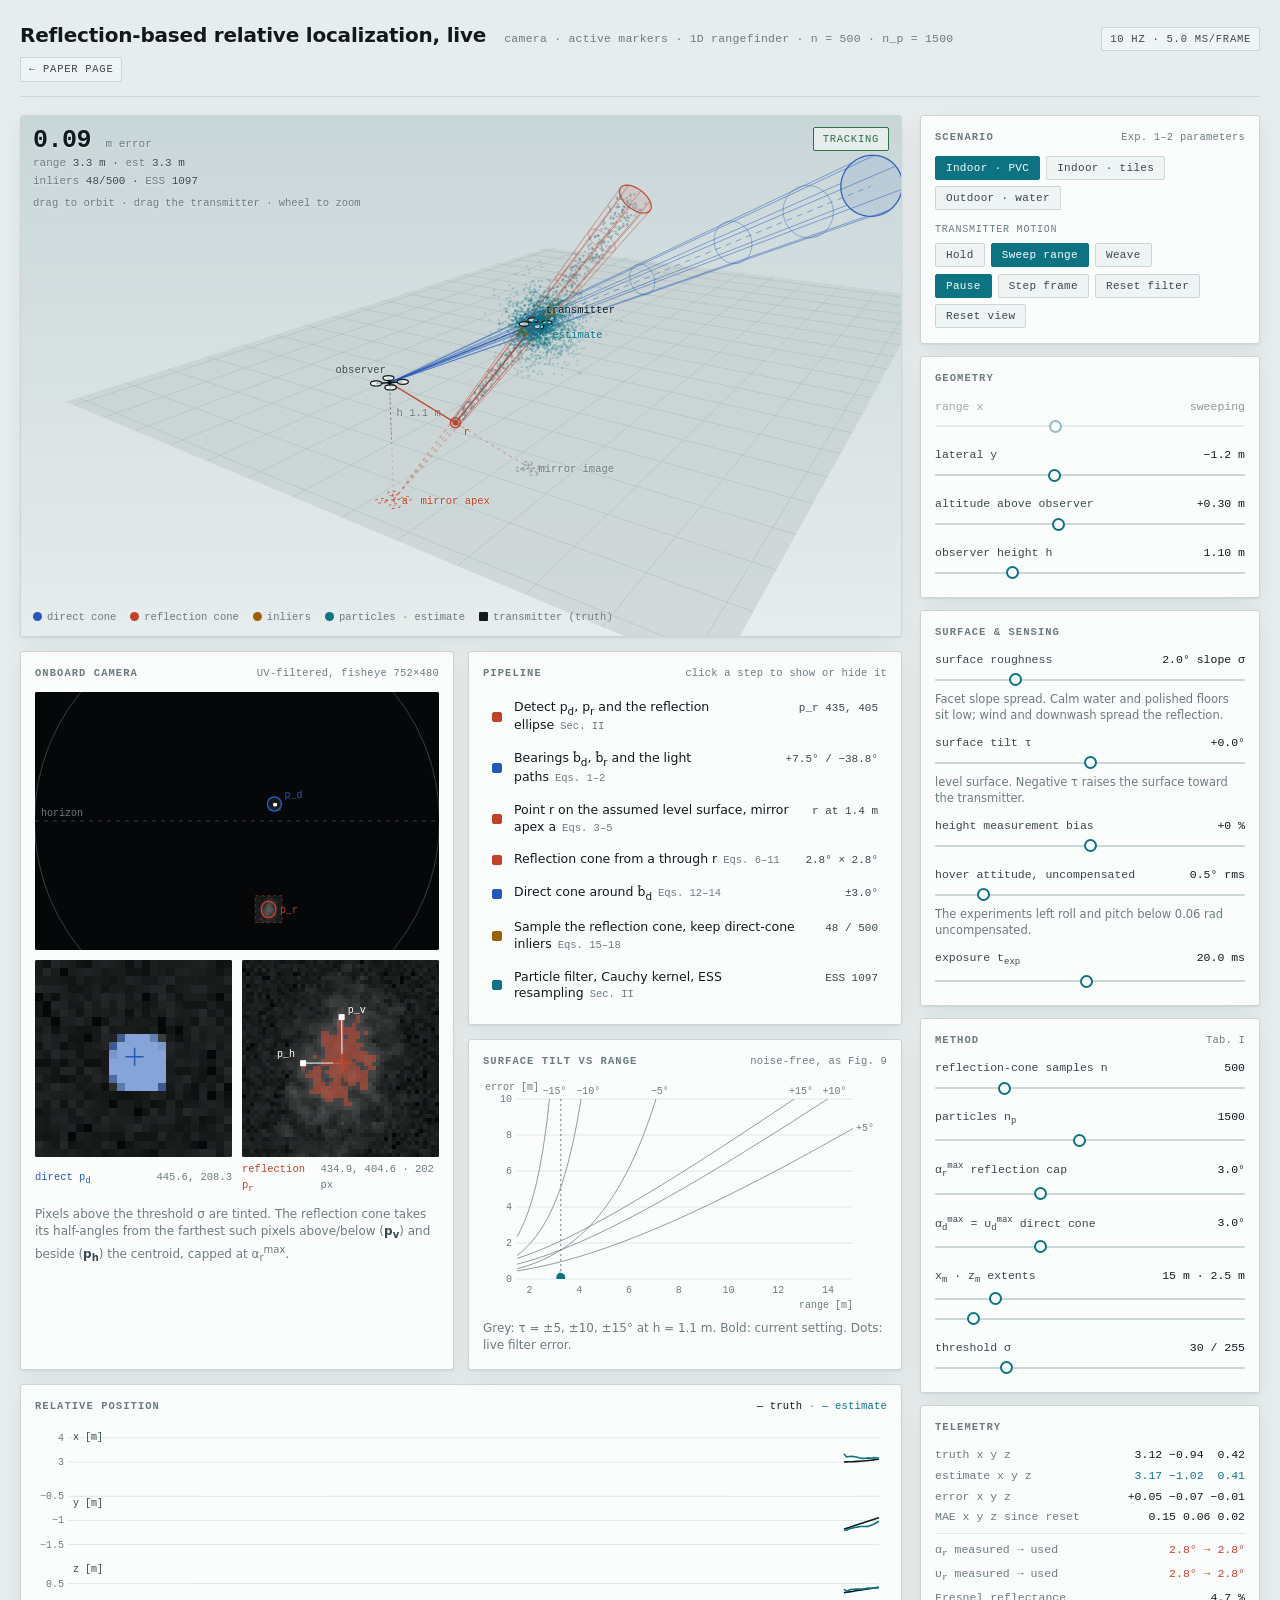
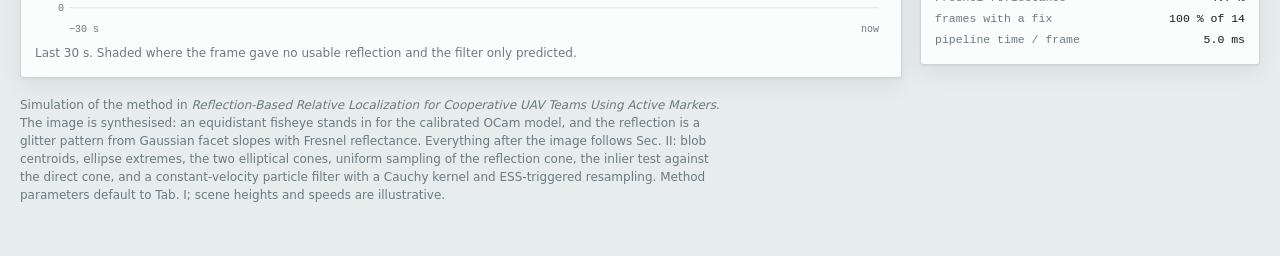
==== simulator.html @ 33359f37 "page launch" ====
<!doctype html>
<html lang="en">
<head>
<meta charset="utf-8">
<meta name="viewport" content="width=device-width, initial-scale=1, viewport-fit=cover">
<title>Reflection Localization Bench</title>
<link rel="icon" type="image/svg+xml" href="static/images/favicon.svg">
<link rel="icon" type="image/x-icon" href="static/images/favicon.ico" sizes="48x48">
<meta name="description" content="Interactive simulation of reflection-based relative localization for cooperative UAV teams using active markers.">
<style>
  [hidden] { display: none !important; }
  :root { color-scheme: light; }
  /* ---------------------------------------------------------------
     Layout: a ground-station bench. One large 3D stage with the
     instrument cards beneath it; the parameter rail on the right.
     Colour carries the method's own pairing, taken from the paper's
     figures: blue = the direct LED and its cone, red = the surface
     reflection and its cone. Amber marks samples that fall in both
     cones; teal is what the particle filter believes. Ink is truth.
     --------------------------------------------------------------- */
  :root {
    --ground: #E7ECEC;
    --panel: #FBFDFD;
    --panel-2: #EFF4F4;
    --sky-0: #C9D6D8;
    --sky-1: #E7ECEC;
    --line: #CBD6D7;
    --line-soft: #DFE7E8;
    --ink: #101A1D;
    --ink-2: #38484D;
    --ink-dim: #6B7B80;
    --grid: #A9BABD;
    --dir: #2459B8;
    --ref: #C2412B;
    --inl: #9A6205;
    --est: #0B7381;
    --ok: #2C7148;
    --floor: #C3CDCD;
    --water: #9FBFCB;
    --sensor: #050708;
    --sensor-ink: #8FA3A8;
    --shadow: 0 1px 2px rgba(16, 26, 29, .07), 0 8px 24px rgba(16, 26, 29, .06);
    --mono: ui-monospace, "SF Mono", SFMono-Regular, "Cascadia Mono", Menlo,
            Consolas, "Liberation Mono", monospace;
    --sans: ui-sans-serif, system-ui, -apple-system, "Segoe UI", Roboto,
            "Helvetica Neue", Arial, sans-serif;
  }
  @media (prefers-color-scheme: dark) {
    :root:not([data-theme="light"]) {
      --ground: #0B1114; --panel: #121B1F; --panel-2: #162126;
      --sky-0: #0A1013; --sky-1: #131E22;
      --line: #223137; --line-soft: #1B272C;
      --ink: #DCE7E9; --ink-2: #A7B9BD; --ink-dim: #71868C;
      --grid: #2A3D44;
      --dir: #6C9DF0; --ref: #EF7058; --inl: #E3A53C; --est: #45BECD; --ok: #5FBE85;
      --floor: #1E2B30; --water: #123543;
      --sensor: #030505; --sensor-ink: #7D9298;
      --shadow: 0 1px 2px rgba(0, 0, 0, .5), 0 10px 30px rgba(0, 0, 0, .35);
      color-scheme: dark;
    }
  }
  :root[data-theme="dark"] {
    --ground: #0B1114; --panel: #121B1F; --panel-2: #162126;
    --sky-0: #0A1013; --sky-1: #131E22;
    --line: #223137; --line-soft: #1B272C;
    --ink: #DCE7E9; --ink-2: #A7B9BD; --ink-dim: #71868C;
    --grid: #2A3D44;
    --dir: #6C9DF0; --ref: #EF7058; --inl: #E3A53C; --est: #45BECD; --ok: #5FBE85;
    --floor: #1E2B30; --water: #123543;
    --sensor: #030505; --sensor-ink: #7D9298;
    --shadow: 0 1px 2px rgba(0, 0, 0, .5), 0 10px 30px rgba(0, 0, 0, .35);
    color-scheme: dark;
  }

  * { box-sizing: border-box; }
  body {
    margin: 0; background: var(--ground); color: var(--ink);
    font-family: var(--sans); font-size: 15px; line-height: 1.55;
    -webkit-font-smoothing: antialiased;
  }
  .wrap { max-width: 1480px; margin: 0 auto; padding: 20px 20px 40px; }

  /* ---- masthead ---- */
  .mast {
    display: flex; flex-wrap: wrap; align-items: baseline; gap: 6px 18px;
    padding-bottom: 14px; margin-bottom: 18px; border-bottom: 1px solid var(--line);
  }
  .mast h1 { font-size: 20px; font-weight: 620; letter-spacing: -.01em; margin: 0; text-wrap: balance; }
  .mast .spec { font-family: var(--mono); font-size: 11.5px; color: var(--ink-dim); letter-spacing: .02em; }
  .mast .spacer { flex: 1 1 auto; }
  .chip {
    font-family: var(--mono); font-size: 10.5px; letter-spacing: .07em; text-transform: uppercase;
    color: var(--ink-2); border: 1px solid var(--line); border-radius: 2px;
    padding: 3px 8px; background: var(--panel-2); white-space: nowrap;
  }
  .chip b { color: var(--ok); font-weight: 620; }
  a.chip.back { text-decoration: none; }
  a.chip.back:hover { border-color: var(--est); color: var(--ink); }

  /* ---- console ---- */
  .console { display: grid; grid-template-columns: minmax(0, 1fr) 340px; gap: 18px; align-items: start; }
  @media (max-width: 1020px) { .console { grid-template-columns: minmax(0, 1fr); } }
  .main { display: flex; flex-direction: column; gap: 14px; min-width: 0; }

  .stage {
    position: relative; background: var(--sky-1); height: clamp(360px, 58vh, 620px);
    border: 1px solid var(--line); border-radius: 3px; overflow: hidden; box-shadow: var(--shadow);
  }
  #view { display: block; width: 100%; height: 100%; cursor: grab; touch-action: none; }
  #view.dragging { cursor: grabbing; }
  #view.grab-uav { cursor: move; }

  .hud {
    position: absolute; left: 12px; top: 11px; display: flex; flex-direction: column; gap: 1px;
    font-family: var(--mono); font-size: 11px; color: var(--ink-2); pointer-events: none;
    text-shadow: 0 1px 2px var(--sky-1);
  }
  .hud .big {
    font-size: 25px; line-height: 1.1; color: var(--ink); font-weight: 600;
    font-variant-numeric: tabular-nums; letter-spacing: -.02em;
  }
  .hud .unit { font-size: 11px; color: var(--ink-dim); font-weight: 400; letter-spacing: 0; }
  .hud .lbl { color: var(--ink-dim); }
  .hud span { font-variant-numeric: tabular-nums; }
  .hud .hint { margin-top: 4px; font-size: 10.5px; }
  @media (hover: none) { .hud .hint { display: none; } }

  .stamp {
    position: absolute; right: 12px; top: 11px; font-family: var(--mono); font-size: 10.5px;
    letter-spacing: .07em; text-transform: uppercase; padding: 3px 9px; border-radius: 2px;
    border: 1px solid currentColor; pointer-events: none; max-width: 60%; text-align: right;
    background: var(--sky-1);
  }
  .stamp.ok { color: var(--ok); }
  .stamp.lost { color: var(--ref); }

  .legend {
    position: absolute; left: 12px; bottom: 10px; right: 12px; display: flex; flex-wrap: wrap; gap: 4px 14px;
    font-family: var(--mono); font-size: 10.5px; color: var(--ink-dim); pointer-events: none;
    text-shadow: 0 1px 2px var(--sky-1);
  }
  .legend i { display: inline-block; width: 9px; height: 9px; margin-right: 5px; border-radius: 50%; vertical-align: -1px; }
  .legend i.sq { border-radius: 1px; }
  .hint3d {
    position: absolute; right: 12px; top: 42px; font-family: var(--mono); font-size: 10.5px;
    color: var(--ink-dim); pointer-events: none; text-align: right; text-shadow: 0 1px 2px var(--sky-1);
  }
  @media (max-width: 720px) { .hint3d { display: none; } }

  /* ---- cards ---- */
  .instruments {
    display: grid; grid-template-columns: repeat(2, minmax(0, 1fr)); gap: 14px;
    grid-template-areas: "cam pipe" "cam tilt" "trace trace";
  }
  #camCard { grid-area: cam; } #pipeCard { grid-area: pipe; } #tiltCard { grid-area: tilt; } #traceCard { grid-area: trace; }
  #tiltCard { display: flex; flex-direction: column; }
  @media (max-width: 760px) {
    .instruments { grid-template-columns: minmax(0, 1fr); grid-template-areas: "cam" "pipe" "tilt" "trace"; }
  }
  .rail { display: flex; flex-direction: column; gap: 12px; min-width: 0; }
  .card {
    background: var(--panel); border: 1px solid var(--line); border-radius: 3px;
    padding: 13px 14px 15px; box-shadow: var(--shadow); min-width: 0;
  }
  .card > h2 {
    font-family: var(--mono); font-size: 10.5px; font-weight: 600; letter-spacing: .1em;
    text-transform: uppercase; color: var(--ink-dim); margin: 0 0 11px;
    display: flex; justify-content: space-between; align-items: baseline; gap: 10px;
  }
  .card > h2 .note { text-transform: none; letter-spacing: .02em; font-weight: 400; text-align: right; }
  .card p.cap { font-size: 12px; color: var(--ink-dim); line-height: 1.45; margin: 9px 0 0; }
  .card p.cap b { color: var(--ink-2); font-weight: 600; }

  /* ---- controls ---- */
  .ctl { display: grid; gap: 2px; margin-bottom: 11px; }
  .ctl:last-child { margin-bottom: 0; }
  .ctl .row {
    display: flex; justify-content: space-between; align-items: baseline; gap: 10px;
    font-family: var(--mono); font-size: 11.5px;
  }
  .ctl .name { color: var(--ink-2); }
  .ctl .name sub, .ctl .name sup { font-size: 9px; }
  .ctl .val { color: var(--ink); font-variant-numeric: tabular-nums; white-space: nowrap; }
  .ctl .val.hot { color: var(--ref); }
  .ctl .hint { font-size: 11.5px; color: var(--ink-dim); line-height: 1.4; }
  .ctl.off { opacity: .45; }

  input[type=range] {
    -webkit-appearance: none; appearance: none; width: 100%; height: 18px;
    background: transparent; margin: 0; cursor: pointer;
  }
  input[type=range]::-webkit-slider-runnable-track { height: 2px; background: var(--line); border-radius: 2px; }
  input[type=range]::-moz-range-track { height: 2px; background: var(--line); border-radius: 2px; }
  input[type=range]::-webkit-slider-thumb {
    -webkit-appearance: none; appearance: none; width: 13px; height: 13px; margin-top: -5.5px;
    border-radius: 50%; background: var(--panel); border: 2px solid var(--est);
  }
  input[type=range]::-moz-range-thumb {
    width: 13px; height: 13px; border-radius: 50%; background: var(--panel); border: 2px solid var(--est);
  }
  input[type=range]:focus-visible { outline: 2px solid var(--est); outline-offset: 3px; }
  input[type=range]:disabled { cursor: default; }

  .btns { display: flex; flex-wrap: wrap; gap: 6px; }
  .btns + .btns { margin-top: 7px; }
  button {
    font-family: var(--mono); font-size: 11px; letter-spacing: .03em; color: var(--ink-2);
    background: var(--panel-2); border: 1px solid var(--line); border-radius: 2px;
    padding: 5px 10px; cursor: pointer;
  }
  button:hover { border-color: var(--est); color: var(--ink); }
  button[aria-pressed="true"] { background: var(--est); border-color: var(--est); color: var(--panel); }
  button:focus-visible { outline: 2px solid var(--est); outline-offset: 2px; }
  .sub-h {
    font-family: var(--mono); font-size: 10px; letter-spacing: .08em; text-transform: uppercase;
    color: var(--ink-dim); margin: 12px 0 6px;
  }

  /* ---- pipeline list ---- */
  .steps { list-style: none; margin: 0; padding: 0; display: grid; gap: 2px; }
  .steps li { margin: 0; }
  .step {
    width: 100%; display: grid; grid-template-columns: 12px minmax(0, 1fr) auto; gap: 4px 10px;
    align-items: baseline; text-align: left; padding: 6px 8px; background: transparent;
    border: 1px solid transparent; font-family: var(--sans); letter-spacing: 0; color: var(--ink);
  }
  .step:hover { background: var(--panel-2); border-color: var(--line); }
  .step[aria-pressed="true"] { background: transparent; color: var(--ink); border-color: transparent; }
  .step[aria-pressed="true"]:hover { background: var(--panel-2); border-color: var(--line); }
  .step .sw { width: 10px; height: 10px; border-radius: 2px; border: 1.5px solid var(--c); align-self: center; }
  .step[aria-pressed="true"] .sw { background: var(--c); }
  .step .t { font-size: 12.5px; line-height: 1.35; }
  .step .t .eq { font-family: var(--mono); font-size: 10.5px; color: var(--ink-dim); margin-left: 6px; white-space: nowrap; }
  .step .v { font-family: var(--mono); font-size: 11px; color: var(--ink-2); font-variant-numeric: tabular-nums; white-space: nowrap; }
  .step[aria-pressed="false"] .t, .step[aria-pressed="false"] .v { color: var(--ink-dim); }

  /* ---- camera card ---- */
  .camgrid { display: grid; grid-template-columns: minmax(0, 1fr) minmax(0, 1fr); gap: 10px; margin-top: 10px; }
  canvas.frame { display: block; width: 100%; aspect-ratio: 752 / 480; max-width: 100%; border-radius: 2px; background: var(--sensor); }
  .zoom { display: grid; gap: 4px; min-width: 0; }
  .zoom canvas { display: block; width: 100%; aspect-ratio: 1; max-width: 100%; border-radius: 2px; background: var(--sensor); image-rendering: pixelated; }
  .zoom .zl { font-family: var(--mono); font-size: 10.5px; color: var(--ink-dim); display: flex; justify-content: space-between; gap: 6px; }
  .zoom .zl b { font-weight: 500; }

  /* ---- telemetry ---- */
  .tele { display: grid; grid-template-columns: 1fr auto; gap: 3px 12px; font-family: var(--mono); font-size: 11.5px; margin: 0; }
  .tele dt { color: var(--ink-dim); }
  .tele dd { margin: 0; text-align: right; font-variant-numeric: tabular-nums; color: var(--ink); white-space: nowrap; }
  .tele dd.est { color: var(--est); }
  .tele dd.ref { color: var(--ref); }
  .tele .sep { grid-column: 1 / -1; border-top: 1px solid var(--line-soft); margin: 4px 0; }

  canvas.chart { display: block; width: 100%; max-width: 100%; }
  #traces { height: 210px; }
  #tilt { flex: 1 1 230px; min-height: 230px; }

  details.dev { font-size: 12px; color: var(--ink-2); }
  details.dev summary { cursor: pointer; font-family: var(--mono); font-size: 10.5px; letter-spacing: .1em; text-transform: uppercase; color: var(--ink-dim); }

  .foot { margin-top: 18px; font-size: 12px; color: var(--ink-dim); max-width: 92ch; line-height: 1.5; }

  @media (prefers-reduced-motion: reduce) { * { transition: none !important; } }
</style>
</head>
<body>
<div class="wrap">
  <header class="mast">
    <h1>Reflection-based relative localization, live</h1>
    <span class="spec" id="specline">camera · active markers · 1D rangefinder</span>
    <span class="spacer"></span>
    <span class="chip" id="rateChip">10 Hz</span>
    <a class="chip back" id="backLink" href="./">&larr; Paper page</a>
  </header>
  <script>
    // Inside the project page's pop-up the page already has its own close button.
    if (window.self !== window.top) document.getElementById("backLink").hidden = true;
  </script>

  <div class="console">
    <div class="main">
      <div class="stage" id="stage">
        <canvas id="view" aria-label="3D view of the observer, the transmitter, the reflecting surface and both cones"></canvas>
        <div class="hud">
          <div class="big"><span id="hudErr">0.00</span> <span class="unit">m error</span></div>
          <div><span class="lbl">range</span> <span id="hudRange">0.0</span> m · <span class="lbl">est</span> <span id="hudEstRange">0.0</span> m</div>
          <div><span class="lbl">inliers</span> <span id="hudInl">0/0</span> · <span class="lbl">ESS</span> <span id="hudEss">0</span></div>
          <div class="lbl hint">drag to orbit · drag the transmitter · wheel to zoom</div>
        </div>
        <div class="stamp ok" id="stamp">tracking</div>
        <div class="legend">
          <span><i style="background:var(--dir)"></i>direct cone</span>
          <span><i style="background:var(--ref)"></i>reflection cone</span>
          <span><i style="background:var(--inl)"></i>inliers</span>
          <span><i style="background:var(--est)"></i>particles · estimate</span>
          <span><i class="sq" style="background:var(--ink)"></i>transmitter (truth)</span>
        </div>
      </div>

      <div class="instruments">
        <section class="card" id="camCard">
          <h2>Onboard camera <span class="note">UV-filtered, fisheye 752×480</span></h2>
          <canvas class="frame" id="frame" aria-label="Simulated onboard camera image"></canvas>
          <div class="camgrid">
            <div class="zoom">
              <canvas id="zoomD" aria-label="Direct LED window"></canvas>
              <div class="zl"><b style="color:var(--dir)">direct p<sub>d</sub></b><span id="zlD">–</span></div>
            </div>
            <div class="zoom">
              <canvas id="zoomR" aria-label="Reflection window with ellipse extremes"></canvas>
              <div class="zl"><b style="color:var(--ref)">reflection p<sub>r</sub></b><span id="zlR">–</span></div>
            </div>
          </div>
          <p class="cap">Pixels above the threshold σ are tinted. The reflection cone takes its half-angles from the farthest
            such pixels above/below (<b>p<sub>v</sub></b>) and beside (<b>p<sub>h</sub></b>) the centroid, capped at α<sub>r</sub><sup>max</sup>.</p>
        </section>

        <section class="card" id="pipeCard">
          <h2>Pipeline <span class="note">click a step to show or hide it</span></h2>
          <ul class="steps" id="steps"></ul>
        </section>

        <section class="card" id="traceCard">
          <h2>Relative position <span class="note"><span style="color:var(--ink)">— truth</span> · <span style="color:var(--est)">— estimate</span></span></h2>
          <canvas class="chart" id="traces" aria-label="x, y and z of truth and estimate over the last 30 seconds"></canvas>
          <p class="cap">Last 30 s. Shaded where the frame gave no usable reflection and the filter only predicted.</p>
        </section>

        <section class="card" id="tiltCard">
          <h2>Surface tilt vs range <span class="note">noise-free, as Fig. 9</span></h2>
          <canvas class="chart" id="tilt" aria-label="Localization error against range for several surface tilts"></canvas>
          <p class="cap" id="tiltCap">Each curve is the method's error for one tilt τ at the current height and lateral offset.</p>
        </section>
      </div>
    </div>

    <div class="rail">
      <section class="card">
        <h2>Scenario <span class="note" id="presetNote"></span></h2>
        <div class="btns" id="presetBtns"></div>
        <div class="sub-h">Transmitter motion</div>
        <div class="btns" id="motionBtns"></div>
        <div class="btns">
          <button id="runBtn" aria-pressed="true">Pause</button>
          <button id="stepBtn">Step frame</button>
          <button id="resetBtn">Reset filter</button>
          <button id="viewBtn">Reset view</button>
        </div>
      </section>

      <section class="card">
        <h2>Geometry</h2>
        <div class="ctl" id="ctlRange">
          <div class="row"><span class="name">range x</span><span class="val" id="rangeVal"></span></div>
          <input type="range" id="range" min="2" max="15" step="0.1" aria-label="Transmitter range">
        </div>
        <div class="ctl">
          <div class="row"><span class="name">lateral y</span><span class="val" id="latVal"></span></div>
          <input type="range" id="lat" min="-5" max="5" step="0.1" aria-label="Transmitter lateral offset">
        </div>
        <div class="ctl">
          <div class="row"><span class="name">altitude above observer</span><span class="val" id="altVal"></span></div>
          <input type="range" id="alt" min="-0.8" max="2" step="0.05" aria-label="Transmitter altitude relative to observer">
        </div>
        <div class="ctl">
          <div class="row"><span class="name">observer height h</span><span class="val" id="hVal"></span></div>
          <input type="range" id="h" min="0.5" max="3" step="0.05" aria-label="Observer height above the surface">
        </div>
      </section>

      <section class="card">
        <h2>Surface &amp; sensing</h2>
        <div class="ctl">
          <div class="row"><span class="name">surface roughness</span><span class="val" id="roughVal"></span></div>
          <input type="range" id="rough" min="0" max="8" step="0.1" aria-label="Surface slope standard deviation">
          <div class="hint">Facet slope spread. Calm water and polished floors sit low; wind and downwash spread the reflection.</div>
        </div>
        <div class="ctl">
          <div class="row"><span class="name">surface tilt τ</span><span class="val" id="tauVal"></span></div>
          <input type="range" id="tau" min="-15" max="15" step="0.5" aria-label="Surface tilt">
          <div class="hint" id="tauHint"></div>
        </div>
        <div class="ctl">
          <div class="row"><span class="name">height measurement bias</span><span class="val" id="hbVal"></span></div>
          <input type="range" id="hb" min="-15" max="15" step="1" aria-label="Height measurement bias in percent">
        </div>
        <div class="ctl">
          <div class="row"><span class="name">hover attitude, uncompensated</span><span class="val" id="attVal"></span></div>
          <input type="range" id="att" min="0" max="3.5" step="0.1" aria-label="Standard deviation of uncompensated roll and pitch">
          <div class="hint">The experiments left roll and pitch below 0.06 rad uncompensated.</div>
        </div>
        <div class="ctl">
          <div class="row"><span class="name">exposure t<sub>exp</sub></span><span class="val" id="texpVal"></span></div>
          <input type="range" id="texp" min="1" max="40" step="0.5" aria-label="Exposure time">
        </div>
      </section>

      <section class="card">
        <h2>Method <span class="note">Tab. I</span></h2>
        <div class="ctl">
          <div class="row"><span class="name">reflection-cone samples n</span><span class="val" id="nVal"></span></div>
          <input type="range" id="n" min="100" max="2000" step="50" aria-label="Samples in the reflection cone">
        </div>
        <div class="ctl">
          <div class="row"><span class="name">particles n<sub>p</sub></span><span class="val" id="npVal"></span></div>
          <input type="range" id="np" min="200" max="3000" step="100" aria-label="Number of particles">
        </div>
        <div class="ctl">
          <div class="row"><span class="name">α<sub>r</sub><sup>max</sup> reflection cap</span><span class="val" id="arVal"></span></div>
          <input type="range" id="ar" min="0.5" max="8" step="0.5" aria-label="Maximum reflection cone half-angle">
        </div>
        <div class="ctl">
          <div class="row"><span class="name">α<sub>d</sub><sup>max</sup> = υ<sub>d</sub><sup>max</sup> direct cone</span><span class="val" id="adVal"></span></div>
          <input type="range" id="ad" min="0.5" max="8" step="0.5" aria-label="Direct cone half-angle">
        </div>
        <div class="ctl">
          <div class="row"><span class="name">x<sub>m</sub> · z<sub>m</sub> extents</span><span class="val" id="xmVal"></span></div>
          <input type="range" id="xm" min="5" max="60" step="1" aria-label="Maximum range of the direct cone">
          <input type="range" id="zm" min="1" max="15" step="0.5" aria-label="Maximum height of the reflection cone">
        </div>
        <div class="ctl">
          <div class="row"><span class="name">threshold σ</span><span class="val" id="thrVal"></span></div>
          <input type="range" id="thr" min="5" max="120" step="1" aria-label="Pixel threshold">
        </div>
      </section>

      <section class="card">
        <h2>Telemetry</h2>
        <dl class="tele">
          <dt>truth x y z</dt><dd id="tTruth">–</dd>
          <dt>estimate x y z</dt><dd class="est" id="tEst">–</dd>
          <dt>error x y z</dt><dd id="tErr">–</dd>
          <dt>MAE x y z since reset</dt><dd id="tMae">–</dd>
          <div class="sep"></div>
          <dt>α<sub>r</sub> measured → used</dt><dd class="ref" id="tAlpha">–</dd>
          <dt>υ<sub>r</sub> measured → used</dt><dd class="ref" id="tUps">–</dd>
          <dt>Fresnel reflectance</dt><dd id="tFres">–</dd>
          <dt>frames with a fix</dt><dd id="tFix">–</dd>
          <dt>pipeline time / frame</dt><dd id="tMs">–</dd>
        </dl>
      </section>
    </div>
  </div>

  <p class="foot">
    Simulation of the method in <i>Reflection-Based Relative Localization for Cooperative UAV Teams Using Active Markers</i>.
    The image is synthesised: an equidistant fisheye stands in for the calibrated OCam model, and the reflection is a glitter
    pattern from Gaussian facet slopes with Fresnel reflectance. Everything after the image follows Sec. II: blob centroids,
    ellipse extremes, the two elliptical cones, uniform sampling of the reflection cone, the inlier test against the direct cone,
    and a constant-velocity particle filter with a Cauchy kernel and ESS-triggered resampling. Method parameters default to
    Tab. I; scene heights and speeds are illustrative.
  </p>
</div>

<script>
"use strict";
/* =====================================================================
   Reflection-based relative localization — method core
   Frames: observer body frame, x forward (optical axis, horizontal),
   y left, z up. Origin at the observer camera.
   ===================================================================== */

const V = {
  add: (a, b) => [a[0] + b[0], a[1] + b[1], a[2] + b[2]],
  sub: (a, b) => [a[0] - b[0], a[1] - b[1], a[2] - b[2]],
  mul: (a, s) => [a[0] * s, a[1] * s, a[2] * s],
  dot: (a, b) => a[0] * b[0] + a[1] * b[1] + a[2] * b[2],
  cross: (a, b) => [a[1] * b[2] - a[2] * b[1], a[2] * b[0] - a[0] * b[2], a[0] * b[1] - a[1] * b[0]],
  len: (a) => Math.hypot(a[0], a[1], a[2]),
  unit: (a) => { const l = Math.hypot(a[0], a[1], a[2]) || 1; return [a[0] / l, a[1] / l, a[2] / l]; },
};
const D2R = Math.PI / 180, R2D = 180 / Math.PI;

/* ---------- seeded RNG (repeatable runs) ---------- */
function makeRng(seed) {
  let s = seed >>> 0 || 1;
  const rnd = () => {
    s ^= s << 13; s >>>= 0; s ^= s >>> 17; s ^= s << 5; s >>>= 0;
    return s / 4294967296;
  };
  let spare = null;
  rnd.gauss = () => {
    if (spare !== null) { const v = spare; spare = null; return v; }
    let u, v, q;
    do { u = rnd() * 2 - 1; v = rnd() * 2 - 1; q = u * u + v * v; } while (q >= 1 || q === 0);
    const m = Math.sqrt(-2 * Math.log(q) / q);
    spare = v * m; return u * m;
  };
  return rnd;
}

/* ---------- Camera: equidistant fisheye, 752 x 480 (BlueFOX-like) ----------
   Stands in for the OCamCalib model: world2cam / cam2world are exact inverses,
   i.e. a perfectly calibrated camera.                                        */
const CAM = { W: 752, H: 480, cx: 376, cy: 240, f: 240 /* px / rad */ };

function world2cam(v) {
  const rho = Math.hypot(v[1], v[2]);
  const th = Math.atan2(rho, v[0]);
  if (rho < 1e-12) return [CAM.cx, CAM.cy];
  const r = CAM.f * th;
  return [CAM.cx - r * v[1] / rho, CAM.cy - r * v[2] / rho];
}
function cam2world(u, v) {
  const dx = u - CAM.cx, dy = v - CAM.cy;
  const r = Math.hypot(dx, dy);
  if (r < 1e-12) return [1, 0, 0];
  const th = r / CAM.f, s = Math.sin(th);
  return [Math.cos(th), -dx / r * s, -dy / r * s];
}

/* ---------- Physical scene ----------
   Surface: plane through (0,0,-h) tilted by tau about y.
   tau > 0 makes the surface rise toward +x (toward the transmitter).       */
function surfaceOf(h, tauDeg) {
  const t = tauDeg * D2R;
  return {
    p0: [0, 0, -h],
    n: [-Math.sin(t), 0, Math.cos(t)],
    e1: [Math.cos(t), 0, Math.sin(t)],
    e2: [0, 1, 0],
  };
}
function rayPlane(o, d, S) {
  const den = V.dot(d, S.n);
  if (Math.abs(den) < 1e-12) return null;
  const t = V.dot(V.sub(S.p0, o), S.n) / den;
  return t > 0 ? V.add(o, V.mul(d, t)) : null;
}
function mirrorPoint(p, S) {
  const k = 2 * V.dot(V.sub(p, S.p0), S.n);
  return V.sub(p, V.mul(S.n, k));
}
/* Express the world (truth + surface) in the frame of an observer camera that
   is rolled / pitched and NOT compensated (the paper's hover assumption). */
function rotT(v, roll, pitch) {            // R^T v with R = Ry(pitch) Rx(roll)
  const cp = Math.cos(pitch), sp = Math.sin(pitch), cr = Math.cos(roll), sr = Math.sin(roll);
  // R^T = Rx(-roll) Ry(-pitch)
  const x1 = cp * v[0] - sp * v[2], y1 = v[1], z1 = sp * v[0] + cp * v[2];
  return [x1, cr * y1 + sr * z1, -sr * y1 + cr * z1];
}
function rotFwd(v, roll, pitch) {          // R v
  const cp = Math.cos(pitch), sp = Math.sin(pitch), cr = Math.cos(roll), sr = Math.sin(roll);
  const x1 = v[0], y1 = cr * v[1] - sr * v[2], z1 = sr * v[1] + cr * v[2];
  return [cp * x1 + sp * z1, y1, -sp * x1 + cp * z1];
}
function cameraScene(T, S, roll, pitch) {
  return { T: rotT(T, roll, pitch),
           S: { p0: rotT(S.p0, roll, pitch), n: rotT(S.n, roll, pitch),
                e1: rotT(S.e1, roll, pitch), e2: rotT(S.e2, roll, pitch) } };
}

/* specular point of T seen from the origin, flat surface */
function specularPoint(T, S) {
  const Tm = mirrorPoint(T, S);
  return rayPlane([0, 0, 0], V.unit(Tm), S);
}
/* facet slopes (along e1, e2) needed at surface point P to reflect T into O */
function slopeAt(P, T, S) {
  const a = V.unit(V.mul(P, -1)), b = V.unit(V.sub(T, P));
  const H = V.unit(V.add(a, b));
  const hn = V.dot(H, S.n);
  return [V.dot(H, S.e1) / hn, V.dot(H, S.e2) / hn];
}
/* Fresnel reflectance (Schlick) at incidence angle between view ray and normal */
function fresnel(P, S, n2) {
  const r0 = ((n2 - 1) / (n2 + 1)) ** 2;
  const c = Math.abs(V.dot(V.unit(V.mul(P, -1)), S.n));
  return r0 + (1 - r0) * Math.pow(1 - c, 5);
}

/* ---------- Synthetic onboard image (only the windows we need) ----------
   Glitter model: K facets with slopes ~ N(0, sigma_s); each facet that
   reflects the LED into the camera is a glint, splatted with the PSF.
   Pixel value = clip(gain * exposure * irradiance), 8 bit.                  */
function renderFrame(sc, rng) {
  const S = sc.S || surfaceOf(sc.h, sc.tau);
  const T = sc.T;
  const uvD = world2cam(T);
  const out = { uvD, glints: [], S, Sp: null, uvS: null, R: 0 };
  const Eled = sc.led / V.dot(T, T);              // energy at camera, direct path
  out.Edirect = Eled;
  const Sp = specularPoint(T, S);
  if (Sp && V.dot(Sp, [1, 0, 0]) > 0) {
    out.Sp = Sp;
    out.uvS = world2cam(Sp);
    const Tm = mirrorPoint(T, S);
    const R = fresnel(Sp, S, sc.ior);
    out.R = R;
    const Eref = sc.led * R / V.dot(Tm, Tm);
    // chord-Newton around the specular point in surface coordinates (a, b)
    const base = Sp, eps = 1e-3 * Math.max(1, V.len(Sp));
    const s0 = slopeAt(base, T, S);
    const pa = V.add(base, V.mul(S.e1, eps)), pb = V.add(base, V.mul(S.e2, eps));
    const sa = slopeAt(pa, T, S), sb = slopeAt(pb, T, S);
    const J = [[(sa[0] - s0[0]) / eps, (sb[0] - s0[0]) / eps],
               [(sa[1] - s0[1]) / eps, (sb[1] - s0[1]) / eps]];
    const det = J[0][0] * J[1][1] - J[0][1] * J[1][0];
    const K = sc.glints;
    const sig = sc.rough * D2R;
    if (Math.abs(det) > 1e-12) {
      const iJ = [[J[1][1] / det, -J[0][1] / det], [-J[1][0] / det, J[0][0] / det]];
      for (let k = 0; k < K; k++) {
        const tx = sig * rng.gauss(), ty = sig * rng.gauss();
        let A = 0, B = 0, ok = true;
        for (let it = 0; it < 4; it++) {
          const P = V.add(base, V.add(V.mul(S.e1, A), V.mul(S.e2, B)));
          if (P[0] <= 0.05) { ok = false; break; }
          const s = slopeAt(P, T, S);
          const rx = tx - s[0], ry = ty - s[1];
          A += iJ[0][0] * rx + iJ[0][1] * ry;
          B += iJ[1][0] * rx + iJ[1][1] * ry;
        }
        if (!ok) continue;
        const P = V.add(base, V.add(V.mul(S.e1, A), V.mul(S.e2, B)));
        const s = slopeAt(P, T, S);
        if (Math.abs(s[0] - tx) + Math.abs(s[1] - ty) > 0.02) continue;   // not converged
        if (P[0] <= 0.05 || V.dot(V.sub(T, P), S.n) <= 0) continue;
        const uv = world2cam(P);
        out.glints.push([uv[0], uv[1], Eref / K, P]);
      }
    }
  }
  return out;
}

/* Rasterise a window [x0, y0, w, h] of the frame into a Uint8 buffer */
function rasterWindow(frame, sc, win, rng) {
  const [x0, y0, w, h] = win;
  const buf = new Float32Array(w * h);
  const psf = sc.psf, rad = Math.ceil(psf * 3), inv2s2 = 1 / (2 * psf * psf);
  const norm = 1 / (2 * Math.PI * psf * psf);
  const splat = (u, v, e) => {
    const iu = Math.round(u), iv = Math.round(v);
    for (let yy = iv - rad; yy <= iv + rad; yy++) {
      const ly = yy - y0; if (ly < 0 || ly >= h) continue;
      for (let xx = iu - rad; xx <= iu + rad; xx++) {
        const lx = xx - x0; if (lx < 0 || lx >= w) continue;
        const du = xx - u, dv = yy - v;
        buf[ly * w + lx] += e * norm * Math.exp(-(du * du + dv * dv) * inv2s2);
      }
    }
  };
  splat(frame.uvD[0], frame.uvD[1], frame.Edirect);
  for (const g of frame.glints) splat(g[0], g[1], g[2]);
  const gain = sc.gain * sc.texp;
  const img = new Uint8ClampedArray(w * h);
  for (let i = 0; i < w * h; i++) img[i] = gain * buf[i] + sc.noise * rng.gauss() + sc.dark;
  return img;
}

/* ---------- Detection (CCA-free, window based, as in the node) ---------- */
function centroidAbove(img, win, thr, rowMin) {
  const [x0, y0, w, h] = win;
  let sx = 0, sy = 0, n = 0;
  for (let y = 0; y < h; y++) {
    if (y0 + y < rowMin) continue;
    for (let x = 0; x < w; x++) if (img[y * w + x] >= thr) { sx += x0 + x; sy += y0 + y; n++; }
  }
  return n ? [sx / n, sy / n, n] : null;
}
/* farthest above-threshold pixels from the centroid, vertical & horizontal
   (mirrors _run_cone_pipeline: P_dist_width / P_dist_height)               */
function ellipseExtremes(img, win, c, thr, rowMin) {
  const [x0, y0, w, h] = win;
  let top = null, bot = null, lft = null, rgt = null;
  for (let y = 0; y < h; y++) {
    if (y0 + y < rowMin) continue;
    for (let x = 0; x < w; x++) {
      if (img[y * w + x] < thr) continue;
      const X = x0 + x, Y = y0 + y;
      if (top === null || Y < top) top = Y;
      if (bot === null || Y > bot) bot = Y;
      if (lft === null || X < lft) lft = X;
      if (rgt === null || X > rgt) rgt = X;
    }
  }
  if (top === null) return null;
  const pv = [c[0], Math.abs(top - c[1]) > Math.abs(bot - c[1]) ? top : bot];
  const ph = [Math.abs(lft - c[0]) > Math.abs(rgt - c[0]) ? lft : rgt, c[1]];
  return { pv, ph, box: [lft, top, rgt, bot] };
}

function clampWin(cx, cy, hw, hh) {
  let x0 = Math.round(cx - hw), y0 = Math.round(cy - hh);
  x0 = Math.max(0, Math.min(CAM.W - 2 * hw, x0));
  y0 = Math.max(0, Math.min(CAM.H - 2 * hh, y0));
  return [x0, y0, 2 * hw, 2 * hh];
}

function detect(frame, sc, rng) {
  const W = sc.win;
  const det = { pd: null, pr: null, pv: null, ph: null, winD: null, winR: null, imgR: null, imgD: null };
  // direct LED
  const winD = clampWin(frame.uvD[0], frame.uvD[1], 12, 12);
  const imgD = rasterWindow(frame, sc, winD, rng);
  det.winD = winD; det.imgD = imgD;
  const cd = centroidAbove(imgD, winD, sc.thr, -1);
  if (!cd) return det;
  det.pd = [cd[0] + sc.pxNoise * rng.gauss(), cd[1] + sc.pxNoise * rng.gauss()];
  if (!frame.uvS) return det;
  // reflection: search below the direct LED, then the local window around its centroid
  const rowMin = det.pd[1] + sc.distRD;
  const winS = clampWin(frame.uvS[0], frame.uvS[1], W, W);
  const imgS = rasterWindow(frame, sc, winS, rng);
  const c0 = centroidAbove(imgS, winS, sc.thr, rowMin);
  if (!c0) { det.winR = winS; det.imgR = imgS; return det; }
  const winR = clampWin(c0[0], c0[1], W, W);
  const imgR = rasterWindow(frame, sc, winR, rng);
  det.winR = winR; det.imgR = imgR;
  const c = centroidAbove(imgR, winR, sc.thr, rowMin);
  if (!c) return det;
  const ex = ellipseExtremes(imgR, winR, c, sc.thr, rowMin);
  det.pr = [c[0] + sc.pxNoise * rng.gauss(), c[1] + sc.pxNoise * rng.gauss()];
  det.npix = c[2];
  det.pv = ex.pv; det.ph = ex.ph; det.box = ex.box;
  return det;
}

/* ---------- Geometry of the method (Eqs. 1–14) ---------- */
function onSurface(b, h) {                     // Eqs. (5)–(7)
  const az = Math.abs(b[2]);
  return [h * b[0] / az, h * b[1] / az, -h];
}

function buildCones(bd, br, bv, bh, p) {
  const h = p.hMeas;
  if (bd[0] <= 0 || br[0] <= 0 || br[2] >= -1e-6) return null;
  const r = onSurface(br, h);
  const a = [0, 0, -2 * h];
  const beta_r = Math.atan(Math.abs(br[2]) / br[0]);                       // Eq. (3)
  let alpha_r = 0, ups_r = 0;
  if (bv && bv[0] > 0) alpha_r = Math.abs(Math.atan(Math.abs(bv[2]) / bv[0]) - beta_r);
  if (bh && bh[2] < -1e-6) {
    const rh = onSurface(bh, h);
    const lat = Math.hypot(r[0] - a[0], r[1] - a[1]);
    ups_r = Math.atan(Math.hypot(rh[0] - r[0], rh[1] - r[1]) / lat);      // Eq. (8)
  }
  const alphaMeas = alpha_r, upsMeas = ups_r;
  alpha_r = Math.min(alpha_r, p.alphaRmax * D2R);
  ups_r = Math.min(ups_r, p.alphaRmax * D2R);
  // end point of the reflection cone
  let pr;
  if (p.eq9 === "literal") {                                                // Eq. (9) as printed
    const az = Math.abs(br[2]);
    pr = [r[0] + p.zm * br[0] / az, r[1] + p.zm * br[1] / az, p.zm];
  } else {                                                                  // on the line a -> r
    pr = V.add(a, V.mul(V.sub(r, a), (p.zm + 2 * h) / h));
  }
  const dr = V.unit(V.sub(pr, a));                                          // Eq. (11)
  const zup = [0, 0, 1];
  const n1 = V.unit(V.sub(zup, V.mul(dr, V.dot(zup, dr))));
  const n2 = V.cross(dr, n1);
  const lmin = V.len(V.sub(a, r)), lmax = V.len(V.sub(pr, a));
  // direct cone, Eqs. (12)–(14)
  const pd = [p.xm, p.xm * bd[1] / bd[0], p.xm * bd[2] / bd[0]];
  const dd = V.unit(pd), ld = V.len(pd);
  return { r, a, pr, dr, n1, n2, lmin, lmax, alpha_r, ups_r, alphaMeas, upsMeas, beta_r,
           pd, dd, ld, alpha_d: p.alphaD * D2R, ups_d: p.upsD * D2R };
}

/* Eq. (15) sampling inside the reflection cone + Eqs. (16)–(18) inlier test */
function sampleCones(C, n, rng) {
  const samples = [], inliers = [];
  if (!(C.lmax > C.lmin)) return { samples, inliers };
  const tA = Math.tan(C.alpha_d), tU = Math.tan(C.ups_d);
  for (let i = 0; i < n; i++) {
    const g = rng() * 2 * Math.PI, al = rng() * C.alpha_r, up = rng() * C.ups_r;
    const l = C.lmin + rng() * (C.lmax - C.lmin);
    const ta = Math.tan(al) * Math.cos(g) * l, tu = Math.tan(up) * Math.sin(g) * l;
    const q = [C.a[0] + l * C.dr[0] + ta * C.n1[0] + tu * C.n2[0],
               C.a[1] + l * C.dr[1] + ta * C.n1[1] + tu * C.n2[1],
               C.a[2] + l * C.dr[2] + ta * C.n1[2] + tu * C.n2[2]];
    samples.push(q);
    const s = V.dot(q, C.dd);
    if (s < 0 || s > C.ld) continue;                                       // Eq. (18)
    const py = q[1] - s * C.dd[1], pz = q[2] - s * C.dd[2];
    const ey = s * tU, ez = s * tA;
    if ((py * py) / (ey * ey) + (pz * pz) / (ez * ez) <= 1) inliers.push(q); // Eq. (17)
  }
  return { samples, inliers };
}

/* noise-free point estimate: closest point between the direct ray and the
   reflection-cone axis (used for the theory curves)                        */
function axisIntersection(bd, br, p) {
  const C = buildCones(bd, br, null, null, p);
  if (!C) return null;
  const d1 = V.unit(bd), d2 = C.dr, o2 = C.a;
  const w0 = V.mul(o2, -1);                       // o1 - o2, o1 = origin
  const a = 1, b = V.dot(d1, d2), c = 1, d = V.dot(d1, w0), e = V.dot(d2, w0);
  const den = a * c - b * b;
  if (den < 1e-12) return null;
  const s = (b * e - c * d) / den, t = (a * e - b * d) / den;
  if (s <= 0 || t <= 0) return null;
  const P1 = V.mul(d1, s), P2 = V.add(o2, V.mul(d2, t));
  return V.mul(V.add(P1, P2), 0.5);
}

/* ---------- Particle filter (constant velocity, Cauchy kernel, ESS) ---------- */
class ParticleFilter {
  constructor(np, rng) { this.np = np; this.rng = rng; this.reset(); }
  reset() { this.P = null; this.w = null; this.est = null; this.ess = 0; this.resampled = 0; }
  initUniform(box) {
    const r = this.rng, n = this.np;
    this.P = new Float64Array(n * 6); this.w = new Float64Array(n).fill(1 / n);
    for (let i = 0; i < n; i++) {
      this.P[i * 6] = box[0][0] + r() * (box[0][1] - box[0][0]);
      this.P[i * 6 + 1] = box[1][0] + r() * (box[1][1] - box[1][0]);
      this.P[i * 6 + 2] = box[2][0] + r() * (box[2][1] - box[2][0]);
    }
  }
  seed(inliers, box, uniformFrac) {
    this.initUniform(box);
    const r = this.rng, n = this.np, k = Math.floor(n * (1 - uniformFrac));
    for (let i = 0; i < k; i++) {
      const q = inliers[Math.floor(r() * inliers.length)];
      this.P[i * 6] = q[0] + 0.1 * r.gauss();
      this.P[i * 6 + 1] = q[1] + 0.1 * r.gauss();
      this.P[i * 6 + 2] = q[2] + 0.1 * r.gauss();
    }
  }
  predict(dt, qPos, qVel) {
    if (!this.P) return;
    const r = this.rng, P = this.P, n = this.np, s = Math.sqrt(dt / 0.1);
    for (let i = 0; i < n; i++) {
      const o = i * 6;
      P[o + 3] += qVel * s * r.gauss(); P[o + 4] += qVel * s * r.gauss(); P[o + 5] += qVel * s * r.gauss();
      P[o] += P[o + 3] * dt + qPos * s * r.gauss();
      P[o + 1] += P[o + 4] * dt + qPos * s * r.gauss();
      P[o + 2] += P[o + 5] * dt + qPos * s * r.gauss();
    }
  }
  update(inliers, gamma, maxObs) {
    const n = this.np, P = this.P, w = this.w, r = this.rng;
    let obs = inliers;
    if (obs.length > maxObs) {
      obs = []; for (let k = 0; k < maxObs; k++) obs.push(inliers[Math.floor(r() * inliers.length)]);
    }
    const m = obs.length, ig2 = 1 / (gamma * gamma);
    const ox = new Float64Array(m), oy = new Float64Array(m), oz = new Float64Array(m);
    for (let j = 0; j < m; j++) { ox[j] = obs[j][0]; oy[j] = obs[j][1]; oz[j] = obs[j][2]; }
    let sum = 0;
    for (let i = 0; i < n; i++) {
      const x = P[i * 6], y = P[i * 6 + 1], z = P[i * 6 + 2];
      let L = 0;
      for (let j = 0; j < m; j++) {
        const dx = x - ox[j], dy = y - oy[j], dz = z - oz[j];
        L += 1 / (1 + (dx * dx + dy * dy + dz * dz) * ig2);
      }
      w[i] *= L / m + 1e-300;
      sum += w[i];
    }
    let s2 = 0;
    for (let i = 0; i < n; i++) { w[i] /= sum; s2 += w[i] * w[i]; }
    this.ess = 1 / s2;
    this.resampled = 0;
    if (this.ess < 0.5 * n) { this.resample(); this.resampled = 1; }
  }
  resample() {                                   // systematic
    const n = this.np, P = this.P, w = this.w, r = this.rng;
    const NP = new Float64Array(n * 6);
    let c = w[0], j = 0;
    const u0 = r() / n;
    for (let i = 0; i < n; i++) {
      const u = u0 + i / n;
      while (u > c && j < n - 1) { j++; c += w[j]; }
      for (let k = 0; k < 6; k++) NP[i * 6 + k] = P[j * 6 + k];
    }
    this.P = NP; this.w.fill(1 / n); this.ess = n;
  }
  estimate() {
    const n = this.np, P = this.P, w = this.w;
    let x = 0, y = 0, z = 0;
    for (let i = 0; i < n; i++) { x += w[i] * P[i * 6]; y += w[i] * P[i * 6 + 1]; z += w[i] * P[i * 6 + 2]; }
    this.est = [x, y, z];
    return this.est;
  }
}

/* ---------- One full pipeline step ---------- */
function pipelineStep(sc, p, pf, rng, dt) {
  const t0 = (typeof performance !== "undefined" ? performance.now() : Date.now());
  const frame = renderFrame(sc, rng);
  const det = detect(frame, sc, rng);
  const res = { frame, det, cones: null, samples: [], inliers: [], status: "" };
  // paper: particles start uniform over the observable volume
  if (!pf.P) pf.initUniform(p.initBox); else pf.predict(dt, p.qPos, p.qVel);
  if (!det.pd) res.status = "no direct LED";
  else if (!det.pr) res.status = "no reflection above threshold";
  else {
    const bd = cam2world(det.pd[0], det.pd[1]);
    const br = cam2world(det.pr[0], det.pr[1]);
    const bv = cam2world(det.pv[0], det.pv[1]);
    const bh = cam2world(det.ph[0], det.ph[1]);
    res.bd = bd; res.br = br;
    const C = buildCones(bd, br, bv, bh, p);
    if (!C) res.status = "degenerate geometry";
    else {
      res.cones = C;
      const { samples, inliers } = sampleCones(C, p.n, rng);
      res.samples = samples; res.inliers = inliers;
      if (!inliers.length) res.status = "cones do not intersect";
      else {
        res.status = "ok";
        pf.update(inliers, p.gamma, p.maxObs);
      }
    }
  }
  if (pf.P) pf.estimate();
  res.ms = (typeof performance !== "undefined" ? performance.now() : Date.now()) - t0;
  return res;
}


/* =====================================================================
   Bench UI
   ===================================================================== */
const $ = (s) => document.querySelector(s);
const FRAME = 0.1;            // camera period [s] — the experiments ran at 10 Hz
/* Sign of the surface tilt slider. With -1, tau < 0 raises the surface toward
   the transmitter, which is the branch that goes singular at d = h / tan|tau|
   (the labelling of Fig. 9). Flip to +1 for the opposite convention.        */
const TILT_SIGN = -1;

/* ---------- theme tokens ---------- */
const TK = {};
const TOKENS = ["ground", "panel", "panel-2", "sky-0", "sky-1", "line", "line-soft", "ink", "ink-2", "ink-dim",
  "grid", "dir", "ref", "inl", "est", "ok", "floor", "water", "sensor", "sensor-ink"];
function readTokens() {
  const cs = getComputedStyle(document.documentElement);
  for (const k of TOKENS) TK[k] = cs.getPropertyValue("--" + k).trim();
  dirty.all = true;
}
function rgba(hex, a) {
  let h = hex.replace("#", "");
  if (h.length === 3) h = h.split("").map((c) => c + c).join("");
  const n = parseInt(h, 16);
  return `rgba(${(n >> 16) & 255},${(n >> 8) & 255},${n & 255},${a})`;
}
function rgbOf(hex) {
  let h = hex.replace("#", "");
  if (h.length === 3) h = h.split("").map((c) => c + c).join("");
  const n = parseInt(h, 16);
  return [(n >> 16) & 255, (n >> 8) & 255, n & 255];
}

/* ---------- scenarios (Tab. I parameters; geometry illustrative) ---------- */
const PRESETS = {
  pvc: {
    label: "Indoor · PVC", note: "Exp. 1–2 parameters", surface: "floor", h: 1.1, rough: 2.0, ior: 1.5,
    gain: 3e5, texp: 20, center: [7, -1.2, 0.3], motion: "sweep",
    n: 500, np: 1500, ar: 3, ad: 3, xm: 15, zm: 2.5, thr: 30,
    lim: { lat: [-5, 5], alt: [-0.8, 2], h: [0.5, 3] },
  },
  tiles: {
    label: "Indoor · tiles", note: "Exp. 3–4 parameters", surface: "floor", h: 1.1, rough: 1.0, ior: 1.6,
    gain: 3e5, texp: 20, center: [8, 0.8, 0.2], motion: "weave",
    n: 500, np: 1500, ar: 3, ad: 3, xm: 15, zm: 2.5, thr: 30,
    lim: { lat: [-5, 5], alt: [-0.8, 2], h: [0.5, 3] },
  },
  water: {
    label: "Outdoor · water", note: "Outdoor 1–3 parameters", surface: "water", h: 5, rough: 3.0, ior: 1.33,
    gain: 1e8, texp: 2.5, center: [24, -4, 1], motion: "sweep",
    n: 1000, np: 1000, ar: 4, ad: 3, xm: 40, zm: 10, thr: 40,
    lim: { lat: [-15, 15], alt: [-3, 6], h: [2, 10] },
  },
};
const MOTIONS = [["hold", "Hold"], ["sweep", "Sweep range"], ["weave", "Weave"]];

const reduceMotion = window.matchMedia && matchMedia("(prefers-reduced-motion: reduce)").matches;

const S = {
  preset: "pvc", surface: "floor", h: 1.1, rough: 2, ior: 1.5, gain: 3e5, texp: 20,
  tau: 0, hb: 0, att: 0.5, center: [7, -1.2, 0.3], motion: "sweep",
  n: 500, np: 1500, ar: 3, ad: 3, xm: 15, zm: 2.5, thr: 30, eq9: "ray",
  run: true, t: 0, T: [7, -1.2, 0.3], roll: 0, pitch: 0, lim: PRESETS.pvc.lim,
  layers: { detect: true, bearing: true, mirror: true, rcone: true, dcone: true, samples: true, pf: true },
};

let rng = makeRng((Date.now() & 0xffffff) | 1);
let pf = new ParticleFilter(S.np, rng);
let last = null;
let hist = [];
let liveErr = [];          // recent (range, |e|) pairs for the tilt chart
let stats = null;
const dirty = { cam: true, charts: true, all: true };
function resetStats() { stats = { n: 0, ex: 0, ey: 0, ez: 0, frames: 0, fixes: 0, ms: 0, started: false }; }
resetStats();

/* ---------- scene / method parameter blocks for the core ---------- */
function physSurface() { return surfaceOf(S.h, TILT_SIGN * S.tau); }
function buildSc() {
  const Sw = physSurface();
  const cs = cameraScene(S.T, Sw, S.roll, S.pitch);
  return {
    h: S.h, T: cs.T, S: cs.S, rough: S.rough, ior: S.ior, led: 1, gain: S.gain, texp: S.texp,
    psf: 1.0, noise: 2, dark: 4, glints: 600, win: 25, thr: S.thr, distRD: 10, pxNoise: 0.3,
  };
}
function buildP() {
  return {
    n: S.n, np: S.np, alphaRmax: S.ar, alphaD: S.ad, upsD: S.ad, xm: S.xm, zm: S.zm,
    hMeas: S.h * (1 + S.hb / 100), gamma: Math.max(0.3, S.xm / 30), maxObs: 150,
    qPos: 0.05, qVel: 0.2, eq9: S.eq9 === "eq9" ? "literal" : "collinear",
    initBox: [[1, S.xm], [-0.4 * S.xm, 0.4 * S.xm], [-S.h, S.zm]],
  };
}

/* ---------- transmitter motion ---------- */
let draggingUav = false;
function traj(t) {
  const c = S.center, k = S.xm / 15, TAU = 2 * Math.PI;
  let p;
  if (S.motion === "sweep" && !draggingUav) {
    const lo = 0.2 * S.xm, hi = 0.86 * S.xm;
    p = [lo + (hi - lo) * (0.5 - 0.5 * Math.cos(TAU * t / 40)),
         c[1] + 0.8 * k * Math.sin(TAU * t / 27), c[2] + 0.25 * k * Math.sin(TAU * t / 17)];
  } else if (S.motion === "weave" && !draggingUav) {
    p = [c[0] + 0.12 * S.xm * Math.sin(TAU * t / 21), c[1] + 0.1 * S.xm * Math.sin(TAU * t / 8.5),
         c[2] + 0.2 * k * Math.sin(TAU * t / 12)];
  } else p = c.slice();
  p[0] = Math.max(1.5, Math.min(S.xm * 0.98, p[0]));
  p[2] = Math.max(-S.h + 0.25, p[2]);
  return p;
}

/* ---------- one camera frame ---------- */
function tick(dt) {
  S.t += dt;
  S.T = traj(S.t);
  if (dt > 0) {                                   // uncompensated hover attitude (OU process)
    const sig = S.att * D2R, tc = 1.5, q = sig * Math.sqrt(2 * dt / tc);
    S.roll += -S.roll / tc * dt + q * rng.gauss();
    S.pitch += -S.pitch / tc * dt + q * rng.gauss();
    if (sig === 0) { S.roll = 0; S.pitch = 0; }
  }
  const sc = buildSc(), p = buildP();
  const r = pipelineStep(sc, p, pf, rng, dt);
  r.sc = sc; r.p = p; r.Tw = S.T.slice(); r.roll = S.roll; r.pitch = S.pitch;
  last = r;
  const ok = r.status === "ok";
  if (dt > 0) {
    hist.push({ t: S.t, T: S.T.slice(), est: pf.est ? pf.est.slice() : null, ok });
    while (hist.length && hist[0].t < S.t - 30) hist.shift();
    stats.frames++; if (ok) stats.fixes++;
    stats.ms = stats.ms ? 0.9 * stats.ms + 0.1 * r.ms : r.ms;
    if (ok) stats.started = true;
    if (stats.started && pf.est) {
      stats.n++;
      stats.ex += Math.abs(pf.est[0] - S.T[0]); stats.ey += Math.abs(pf.est[1] - S.T[1]); stats.ez += Math.abs(pf.est[2] - S.T[2]);
      liveErr.push([Math.hypot(S.T[0], S.T[1]), V.len(V.sub(pf.est, S.T)), S.t]);
      while (liveErr.length && liveErr[0][2] < S.t - 20) liveErr.shift();
    }
  }
  dirty.cam = true; dirty.charts = true;
  updateReadouts();
}
function refreshIfPaused() { if (!S.run) tick(0); }

/* ---------- formatting ---------- */
const f1 = (x) => (Number.isFinite(x) ? x.toFixed(1) : "–");
const f2 = (x) => (Number.isFinite(x) ? x.toFixed(2) : "–");
const sgn = (x, d = 1) => (Number.isFinite(x) ? (x >= 0 ? "+" : "−") + Math.abs(x).toFixed(d) : "–");
const v3 = (v, d = 1) => (v ? v.map((x) => (x < 0 ? "−" : " ") + Math.abs(x).toFixed(d)).join(" ") : "–");

/* ---------- readouts ---------- */
const STATUS_TEXT = {
  "ok": "tracking",
  "no direct LED": "direct LED not detected",
  "no reflection above threshold": "no reflection above σ · predicting",
  "degenerate geometry": "reflection not below horizon · predicting",
  "cones do not intersect": "cones do not intersect · predicting",
};
function updateReadouts() {
  if (!last) return;
  const r = last, est = pf.est, T = S.T;
  const e = est ? V.sub(est, T) : null;
  $("#hudErr").textContent = e ? V.len(e).toFixed(2) : "–";
  $("#hudRange").textContent = f1(Math.hypot(T[0], T[1]));
  $("#hudEstRange").textContent = est ? f1(Math.hypot(est[0], est[1])) : "–";
  $("#hudInl").textContent = `${r.inliers.length}/${S.n}`;
  $("#hudEss").textContent = pf.P ? Math.round(pf.ess || S.np) : "–";
  const st = $("#stamp");
  st.textContent = STATUS_TEXT[r.status] || r.status;
  st.className = "stamp " + (r.status === "ok" ? "ok" : "lost");

  $("#tTruth").textContent = v3(T, 2);
  $("#tEst").textContent = v3(est, 2);
  $("#tErr").textContent = e ? e.map((x) => sgn(x, 2)).join(" ") : "–";
  $("#tMae").textContent = stats.n ? [stats.ex, stats.ey, stats.ez].map((x) => (x / stats.n).toFixed(2)).join(" ") : "–";
  const C = r.cones;
  $("#tAlpha").textContent = C ? `${(C.alphaMeas * R2D).toFixed(1)}° → ${(C.alpha_r * R2D).toFixed(1)}°` : "–";
  $("#tUps").textContent = C ? `${(C.upsMeas * R2D).toFixed(1)}° → ${(C.ups_r * R2D).toFixed(1)}°` : "–";
  $("#tFres").textContent = r.frame.R ? (r.frame.R * 100).toFixed(1) + " %" : "–";
  $("#tFix").textContent = stats.frames ? `${(100 * stats.fixes / stats.frames).toFixed(0)} % of ${stats.frames}` : "–";
  $("#tMs").textContent = stats.ms ? stats.ms.toFixed(1) + " ms" : "–";
  $("#rateChip").textContent = `10 Hz · ${stats.ms ? stats.ms.toFixed(1) : "–"} ms/frame`;

  const d = r.det;
  $("#zlD").textContent = d.pd ? `${d.pd[0].toFixed(1)}, ${d.pd[1].toFixed(1)}` : "not found";
  $("#zlR").textContent = d.pr ? `${d.pr[0].toFixed(1)}, ${d.pr[1].toFixed(1)} · ${d.npix} px` : "below σ";

  for (const s of STEPS) { const el = document.getElementById("sv-" + s.key); if (el) el.textContent = s.v(r); }
}

/* ---------- pipeline steps (also the 3D layer toggles) ---------- */
const STEPS = [
  { key: "detect", c: "ref", t: "Detect p<sub>d</sub>, p<sub>r</sub> and the reflection ellipse", eq: "Sec. II",
    v: (r) => (r.det.pr ? `p_r ${r.det.pr[0].toFixed(0)}, ${r.det.pr[1].toFixed(0)}` : "–") },
  { key: "bearing", c: "dir", t: "Bearings b̂<sub>d</sub>, b̂<sub>r</sub> and the light paths", eq: "Eqs. 1–2",
    v: (r) => (r.bd ? `${sgn(Math.asin(r.bd[2]) * R2D)}° / ${sgn(Math.asin(r.br[2]) * R2D)}°` : "–") },
  { key: "mirror", c: "ref", t: "Point r on the assumed level surface, mirror apex a", eq: "Eqs. 3–5",
    v: (r) => (r.cones ? `r at ${f1(Math.hypot(r.cones.r[0], r.cones.r[1]))} m` : "–") },
  { key: "rcone", c: "ref", t: "Reflection cone from a through r", eq: "Eqs. 6–11",
    v: (r) => (r.cones ? `${(r.cones.alpha_r * R2D).toFixed(1)}° × ${(r.cones.ups_r * R2D).toFixed(1)}°` : "–") },
  { key: "dcone", c: "dir", t: "Direct cone around b̂<sub>d</sub>", eq: "Eqs. 12–14",
    v: () => `±${S.ad.toFixed(1)}°` },
  { key: "samples", c: "inl", t: "Sample the reflection cone, keep direct-cone inliers", eq: "Eqs. 15–18",
    v: (r) => `${r.inliers.length} / ${S.n}` },
  { key: "pf", c: "est", t: "Particle filter, Cauchy kernel, ESS resampling", eq: "Sec. II",
    v: () => (pf.P ? `ESS ${Math.round(pf.ess || S.np)}` : "–") },
];
function buildSteps() {
  const ul = $("#steps");
  ul.innerHTML = "";
  for (const s of STEPS) {
    const li = document.createElement("li");
    const b = document.createElement("button");
    b.className = "step"; b.type = "button";
    b.style.setProperty("--c", `var(--${s.c})`);
    b.setAttribute("aria-pressed", String(S.layers[s.key]));
    b.innerHTML = `<span class="sw"></span><span class="t">${s.t}<span class="eq">${s.eq}</span></span><span class="v" id="sv-${s.key}">–</span>`;
    b.addEventListener("click", () => {
      S.layers[s.key] = !S.layers[s.key];
      b.setAttribute("aria-pressed", String(S.layers[s.key]));
      dirty.cam = true;
    });
    li.appendChild(b); ul.appendChild(li);
  }
}

/* =====================================================================
   3D stage — hand-rolled perspective on a 2D canvas
   ===================================================================== */
const view = $("#view"), vctx = view.getContext("2d");
const cam = { az: 0, el: 0, dist: 0, target: [0, 0, 0] };
function resetView() {
  cam.az = Math.PI + 0.62; cam.el = 0.36; cam.dist = 0.72 * S.xm + 3;
  cam.target = [0.42 * S.center[0], 0.25 * S.center[1], -0.3 * S.h];
}
function buildCam(w, h) {
  const ce = Math.cos(cam.el), se = Math.sin(cam.el);
  const eye = [cam.target[0] + cam.dist * ce * Math.cos(cam.az), cam.target[1] + cam.dist * ce * Math.sin(cam.az),
               cam.target[2] + cam.dist * se];
  const fwd = V.unit(V.sub(cam.target, eye));
  const right = V.unit([fwd[1], -fwd[0], 0]);
  const up = V.cross(right, fwd);
  return { eye, fwd, right, up, cx: w / 2, cy: h / 2, f: Math.max(Math.min(w, h * 1.6), h * 0.9) / (2 * Math.tan(0.5)) };
}
function project(p, C) {
  const rx = p[0] - C.eye[0], ry = p[1] - C.eye[1], rz = p[2] - C.eye[2];
  const z = rx * C.fwd[0] + ry * C.fwd[1] + rz * C.fwd[2];
  if (z <= 0.1) return null;
  const x = rx * C.right[0] + ry * C.right[1] + rz * C.right[2];
  const y = rx * C.up[0] + ry * C.up[1] + rz * C.up[2];
  return [C.cx + C.f * x / z, C.cy - C.f * y / z, z];
}
function poly(ctx, pts, C, close) {
  let started = false;
  ctx.beginPath();
  for (const p of pts) {
    const s = project(p, C);
    if (!s) { started = false; continue; }
    if (!started) { ctx.moveTo(s[0], s[1]); started = true; } else ctx.lineTo(s[0], s[1]);
  }
  if (close) ctx.closePath();
}
function seg(ctx, a, b, C, color, width, dash, alpha) {
  const A = project(a, C), B = project(b, C);
  if (!A || !B) return;
  ctx.save();
  ctx.strokeStyle = color; ctx.lineWidth = width; ctx.globalAlpha = alpha == null ? 1 : alpha;
  ctx.setLineDash(dash || []);
  ctx.beginPath(); ctx.moveTo(A[0], A[1]); ctx.lineTo(B[0], B[1]); ctx.stroke();
  ctx.restore();
}
function label(ctx, p, C, text, color, dx = 7, dy = -6) {
  const s = project(p, C);
  if (!s) return;
  ctx.save();
  ctx.font = "10.5px " + getMono(); ctx.fillStyle = color;
  ctx.shadowColor = TK["sky-1"]; ctx.shadowBlur = 3;
  ctx.fillText(text, s[0] + dx, s[1] + dy);
  ctx.restore();
}
let monoCache = null;
function getMono() { return monoCache || (monoCache = getComputedStyle(document.documentElement).getPropertyValue("--mono")); }
function niceStep(x) {
  const p = Math.pow(10, Math.floor(Math.log10(x))), m = x / p;
  return (m < 1.5 ? 1 : m < 3.5 ? 2 : m < 7.5 ? 5 : 10) * p;
}

function quad(ctx, C, c, arm, col, opts = {}) {
  const tips = [[1, 1], [1, -1], [-1, -1], [-1, 1]].map(([a, b]) => {
    let v = [a * arm / Math.SQRT2, b * arm / Math.SQRT2, 0];
    if (opts.roll || opts.pitch) v = rotFwd(v, opts.roll || 0, opts.pitch || 0);
    if (opts.mirrorZ) v = [v[0], v[1], -v[2]];
    return V.add(c, v);
  });
  const sc = project(c, C);
  if (!sc) return;
  ctx.save();
  ctx.globalAlpha = opts.alpha == null ? 1 : opts.alpha;
  ctx.setLineDash(opts.dash || []);
  ctx.strokeStyle = col; ctx.lineWidth = 1.6;
  for (let i = 0; i < 2; i++) {
    const a = project(tips[i], C), b = project(tips[i + 2], C);
    if (a && b) { ctx.beginPath(); ctx.moveTo(a[0], a[1]); ctx.lineTo(b[0], b[1]); ctx.stroke(); }
  }
  ctx.lineWidth = 1.2;
  for (const t of tips) {
    const s = project(t, C);
    if (!s) continue;
    const rad = Math.max(2.5, 0.42 * arm * C.f / s[2]);
    ctx.beginPath(); ctx.ellipse(s[0], s[1], rad, rad * 0.45, 0, 0, 2 * Math.PI);
    if (!opts.dash) { ctx.fillStyle = rgba(TK.panel, 0.7); ctx.fill(); }
    ctx.stroke();
  }
  const bs = Math.max(3, 0.28 * arm * C.f / sc[2]);
  ctx.fillStyle = col;
  if (!opts.dash) ctx.fillRect(sc[0] - bs / 2, sc[1] - bs / 2, bs, bs);
  ctx.restore();
}

function coneRing(o, d, n1, n2, l, ta, tu, N = 40) {
  const pts = [];
  for (let k = 0; k <= N; k++) {
    const g = (k / N) * 2 * Math.PI;
    pts.push([o[0] + l * d[0] + l * ta * Math.cos(g) * n1[0] + l * tu * Math.sin(g) * n2[0],
              o[1] + l * d[1] + l * ta * Math.cos(g) * n1[1] + l * tu * Math.sin(g) * n2[1],
              o[2] + l * d[2] + l * ta * Math.cos(g) * n1[2] + l * tu * Math.sin(g) * n2[2]]);
  }
  return pts;
}
function drawCone(ctx, C, o, d, n1, n2, l0, l1, ta, tu, col, lMinSolid) {
  const rings = 5;
  ctx.save();
  ctx.strokeStyle = col;
  // generators
  for (let k = 0; k < 8; k++) {
    const g = (k / 8) * 2 * Math.PI;
    const at = (l) => [o[0] + l * (d[0] + ta * Math.cos(g) * n1[0] + tu * Math.sin(g) * n2[0]),
                       o[1] + l * (d[1] + ta * Math.cos(g) * n1[1] + tu * Math.sin(g) * n2[1]),
                       o[2] + l * (d[2] + ta * Math.cos(g) * n1[2] + tu * Math.sin(g) * n2[2])];
    if (lMinSolid > 0 && S.layers.mirror) {
      ctx.globalAlpha = 0.28; ctx.setLineDash([3, 4]); ctx.lineWidth = 0.9;
      poly(ctx, [at(0), at(lMinSolid)], C); ctx.stroke();
    }
    ctx.globalAlpha = 0.55; ctx.setLineDash([]); ctx.lineWidth = 0.9;
    poly(ctx, [at(Math.max(l0, lMinSolid)), at(l1)], C); ctx.stroke();
  }
  // rings
  const ls = Math.max(l0, lMinSolid);
  for (let i = 0; i <= rings; i++) {
    const l = ls + (l1 - ls) * (i / rings);
    ctx.globalAlpha = i === rings ? 0.9 : 0.45; ctx.lineWidth = i === rings ? 1.3 : 0.9;
    poly(ctx, coneRing(o, d, n1, n2, l, ta, tu), C); ctx.stroke();
  }
  // end cap fill
  ctx.globalAlpha = 0.1; ctx.fillStyle = col;
  poly(ctx, coneRing(o, d, n1, n2, l1, ta, tu), C, true); ctx.fill();
  // axis
  ctx.globalAlpha = 0.6; ctx.setLineDash([6, 5]); ctx.lineWidth = 0.8;
  poly(ctx, [V.add(o, V.mul(d, ls)), V.add(o, V.mul(d, l1))], C); ctx.stroke();
  ctx.restore();
}

function dots(ctx, pts, C, col, size, alpha) {
  ctx.save(); ctx.fillStyle = col; ctx.globalAlpha = alpha;
  for (const p of pts) {
    const s = project(p, C);
    if (!s) continue;
    const r = size;
    ctx.fillRect(s[0] - r / 2, s[1] - r / 2, r, r);
  }
  ctx.restore();
}

function drawScene() {
  const dpr = Math.min(window.devicePixelRatio || 1, 2);
  const w = view.clientWidth, h = view.clientHeight;
  if (!w || !h) return;
  if (view.width !== Math.round(w * dpr) || view.height !== Math.round(h * dpr)) {
    view.width = Math.round(w * dpr); view.height = Math.round(h * dpr);
  }
  const ctx = vctx;
  ctx.setTransform(dpr, 0, 0, dpr, 0, 0);
  const g = ctx.createLinearGradient(0, 0, 0, h);
  g.addColorStop(0, TK["sky-0"]); g.addColorStop(1, TK["sky-1"]);
  ctx.fillStyle = g; ctx.fillRect(0, 0, w, h);

  if (!draggingUav && !orbiting) {
    const tgt = [0.42 * S.T[0], 0.25 * S.T[1], -0.3 * S.h];
    for (let i = 0; i < 3; i++) cam.target[i] += (tgt[i] - cam.target[i]) * 0.02;
  }
  const C = buildCam(w, h);
  const Sw = physSurface();
  const xm = S.xm, arm = Math.max(0.22, 0.013 * xm);
  const hM = S.h * (1 + S.hb / 100);

  /* surface */
  const u0 = -0.15 * xm, u1 = 1.1 * xm, w0 = -0.42 * xm, w1 = 0.42 * xm;
  const at = (u, v) => V.add(Sw.p0, V.add(V.mul(Sw.e1, u), V.mul(Sw.e2, v)));
  ctx.save();
  ctx.fillStyle = S.surface === "water" ? TK.water : TK.floor;
  ctx.globalAlpha = 0.6;
  poly(ctx, [at(u0, w0), at(u1, w0), at(u1, w1), at(u0, w1)], C, true); ctx.fill();
  ctx.globalAlpha = 0.85; ctx.strokeStyle = TK.grid; ctx.lineWidth = 0.6;
  const gs = niceStep(xm / 12);
  for (let u = Math.ceil(u0 / gs) * gs; u <= u1; u += gs) { poly(ctx, [at(u, w0), at(u, w1)], C); ctx.stroke(); }
  for (let v = Math.ceil(w0 / gs) * gs; v <= w1; v += gs) { poly(ctx, [at(u0, v), at(u1, v)], C); ctx.stroke(); }
  ctx.restore();

  // assumed level surface (dashed) when the real one differs
  if (S.layers.mirror && (Math.abs(S.tau) > 0.01 || Math.abs(S.hb) > 0.01)) {
    ctx.save(); ctx.strokeStyle = TK["ink-2"]; ctx.globalAlpha = 0.7; ctx.lineWidth = 1; ctx.setLineDash([5, 4]);
    poly(ctx, [[u0, w0, -hM], [u1, w0, -hM], [u1, w1, -hM], [u0, w1, -hM]], C, true); ctx.stroke();
    ctx.restore();
    label(ctx, [u1, w1, -hM], C, "assumed level surface", TK["ink-2"], 4, 12);
  }

  // observer height line
  seg(ctx, [0, 0, 0], [0, 0, -S.h], C, TK["ink-dim"], 1, [2, 3], 0.9);
  label(ctx, [0, 0, -S.h / 2], C, `h ${S.h.toFixed(1)} m`, TK["ink-dim"], 6, 3);

  const r = last;
  const T = S.T;
  const Sp = specularPoint(T, Sw);
  const Tm = mirrorPoint(T, Sw);

  /* mirror-side geometry */
  if (S.layers.mirror) {
    const a = [0, 0, -2 * hM];
    quad(ctx, C, a, arm, TK.ref, { dash: [3, 3], alpha: 0.65, mirrorZ: true, roll: S.roll, pitch: S.pitch });
    label(ctx, a, C, "a  mirror apex", TK.ref, 8, 4);
    seg(ctx, [0, 0, 0], a, C, TK.ref, 0.8, [2, 4], 0.4);
    quad(ctx, C, Tm, arm, TK["ink-dim"], { dash: [3, 3], alpha: 0.6, mirrorZ: true });
    label(ctx, Tm, C, "mirror image", TK["ink-dim"], 8, 4);
  }

  /* light paths (physical) */
  if (S.layers.bearing) {
    seg(ctx, T, [0, 0, 0], C, TK.dir, 1.4, [], 0.9);
    if (Sp && Sp[0] > 0) {
      seg(ctx, T, Sp, C, TK.ref, 1.4, [], 0.9);
      seg(ctx, Sp, [0, 0, 0], C, TK.ref, 1.4, [], 0.9);
      if (S.layers.mirror) seg(ctx, Sp, Tm, C, TK.ref, 1, [3, 4], 0.45);
      const sp = project(Sp, C);
      if (sp) { ctx.fillStyle = TK.ref; ctx.beginPath(); ctx.arc(sp[0], sp[1], 3, 0, 2 * Math.PI); ctx.fill(); }
    }
  }

  /* method geometry (believed frame) */
  const Cn = r && r.cones;
  if (Cn) {
    if (S.layers.mirror) {
      const rp = project(Cn.r, C);
      if (rp) {
        ctx.save(); ctx.strokeStyle = TK.ref; ctx.lineWidth = 1.5;
        ctx.beginPath(); ctx.arc(rp[0], rp[1], 5, 0, 2 * Math.PI); ctx.stroke(); ctx.restore();
        label(ctx, Cn.r, C, "r", TK.ref, 8, 12);
      }
    }
    if (S.layers.rcone) {
      drawCone(ctx, C, Cn.a, Cn.dr, Cn.n1, Cn.n2, 0, Cn.lmax, Math.tan(Cn.alpha_r), Math.tan(Cn.ups_r), TK.ref, Cn.lmin);
    }
    if (S.layers.dcone) {
      const d = Cn.dd, zup = [0, 0, 1];
      const n3 = V.unit(V.sub(zup, V.mul(d, V.dot(zup, d)))), n4 = V.cross(d, n3);
      drawCone(ctx, C, [0, 0, 0], d, n3, n4, 0, Cn.ld, Math.tan(Cn.alpha_d), Math.tan(Cn.ups_d), TK.dir, 0);
    }
  }
  if (r && S.layers.samples) {
    dots(ctx, r.samples, C, TK["ink-dim"], 2, 0.45);
    dots(ctx, r.inliers, C, TK.inl, 3.2, 0.95);
  }

  /* particles + estimate */
  if (S.layers.pf && pf.P) {
    ctx.save(); ctx.fillStyle = TK.est;
    const P = pf.P, n = pf.np, wmax = Math.max(...pf.w);
    for (let i = 0; i < n; i++) {
      const s = project([P[i * 6], P[i * 6 + 1], P[i * 6 + 2]], C);
      if (!s) continue;
      ctx.globalAlpha = 0.15 + 0.5 * (pf.w[i] / wmax);
      ctx.fillRect(s[0] - 1, s[1] - 1, 2, 2);
    }
    ctx.restore();
  }

  /* trails */
  if (hist.length > 1) {
    ctx.save(); ctx.lineWidth = 1.2; ctx.globalAlpha = 0.35; ctx.strokeStyle = TK.ink;
    poly(ctx, hist.slice(-120).map((h) => h.T), C); ctx.stroke();
    if (S.layers.pf) {
      ctx.globalAlpha = 0.7; ctx.strokeStyle = TK.est;
      poly(ctx, hist.slice(-120).filter((h) => h.est).map((h) => h.est), C); ctx.stroke();
    }
    ctx.restore();
  }

  /* observer */
  quad(ctx, C, [0, 0, 0], arm, TK.ink, { roll: S.roll, pitch: S.pitch });
  label(ctx, [0, 0, 0], C, "observer", TK["ink-2"], -54, -10);

  /* transmitter with its LED glow */
  const tp = project(T, C);
  if (tp) {
    const gr = ctx.createRadialGradient(tp[0], tp[1], 0, tp[0], tp[1], 16);
    gr.addColorStop(0, rgba(TK.dir, 0.55)); gr.addColorStop(1, rgba(TK.dir, 0));
    ctx.fillStyle = gr; ctx.beginPath(); ctx.arc(tp[0], tp[1], 16, 0, 2 * Math.PI); ctx.fill();
  }
  quad(ctx, C, T, arm, TK.ink);
  label(ctx, T, C, "transmitter", TK.ink, 10, -10);

  /* estimate */
  if (pf.est) {
    const e = pf.est, ep = project(e, C);
    if (ep) {
      seg(ctx, e, T, C, TK["ink-2"], 1, [2, 3], 0.8);
      ctx.save(); ctx.strokeStyle = TK.est; ctx.lineWidth = 2;
      ctx.beginPath(); ctx.arc(ep[0], ep[1], 7, 0, 2 * Math.PI); ctx.stroke();
      ctx.beginPath(); ctx.moveTo(ep[0] - 11, ep[1]); ctx.lineTo(ep[0] + 11, ep[1]);
      ctx.moveTo(ep[0], ep[1] - 11); ctx.lineTo(ep[0], ep[1] + 11); ctx.stroke();
      ctx.restore();
      label(ctx, e, C, "estimate", TK.est, 12, 14);
    }
  }
  uavScreen = tp;
}

/* ---------- 3D interaction ---------- */
let uavScreen = null, orbiting = false, lastPtr = null;
function rayFromScreen(mx, my) {
  const C = buildCam(view.clientWidth, view.clientHeight);
  const d = V.unit(V.add(C.fwd, V.add(V.mul(C.right, (mx - C.cx) / C.f), V.mul(C.up, (C.cy - my) / C.f))));
  return { o: C.eye, d };
}
function ptr(e) { const b = view.getBoundingClientRect(); return [e.clientX - b.left, e.clientY - b.top]; }
view.addEventListener("pointerdown", (e) => {
  const [mx, my] = ptr(e);
  view.setPointerCapture(e.pointerId);
  if (uavScreen && Math.hypot(mx - uavScreen[0], my - uavScreen[1]) < 22) {
    draggingUav = true;
    if (S.motion !== "hold") { S.center = S.T.slice(); setMotion("hold"); }
  } else { orbiting = true; view.classList.add("dragging"); }
  lastPtr = [mx, my];
});
view.addEventListener("pointermove", (e) => {
  const [mx, my] = ptr(e);
  if (!draggingUav && !orbiting) {
    const near = uavScreen && Math.hypot(mx - uavScreen[0], my - uavScreen[1]) < 22;
    view.classList.toggle("grab-uav", !!near);
    return;
  }
  if (orbiting) {
    cam.az -= (mx - lastPtr[0]) * 0.008;
    cam.el = Math.max(-0.05, Math.min(1.45, cam.el + (my - lastPtr[1]) * 0.006));
  } else {
    const { o, d } = rayFromScreen(mx, my);
    const z = S.center[2];
    if (Math.abs(d[2]) > 1e-4) {
      const t = (z - o[2]) / d[2];
      if (t > 0) {
        const p = V.add(o, V.mul(d, t));
        S.center[0] = Math.max(1.5, Math.min(S.xm * 0.98, p[0]));
        S.center[1] = Math.max(S.lim.lat[0], Math.min(S.lim.lat[1], p[1]));
        syncSliders();
        refreshIfPaused();
      }
    }
  }
  lastPtr = [mx, my];
});
function endPtr() { draggingUav = false; orbiting = false; view.classList.remove("dragging"); }
view.addEventListener("pointerup", endPtr);
view.addEventListener("pointercancel", endPtr);
view.addEventListener("wheel", (e) => {
  e.preventDefault();
  cam.dist = Math.max(2, Math.min(4 * S.xm + 20, cam.dist * Math.exp(e.deltaY * 0.0012)));
}, { passive: false });
view.addEventListener("dblclick", resetView);

/* =====================================================================
   Onboard camera card
   ===================================================================== */
const sensor = document.createElement("canvas");
sensor.width = CAM.W; sensor.height = CAM.H;
const sctx = sensor.getContext("2d");
function grayToImage(img, w, h, thr, tintHex, showTint) {
  const id = new ImageData(w, h);
  const base = rgbOf(TK.sensor), tint = rgbOf(tintHex);
  for (let i = 0; i < w * h; i++) {
    const v = img[i] / 255, g = Math.pow(v, 0.6);
    let rr = base[0] + (255 - base[0]) * g, gg = base[1] + (255 - base[1]) * g, bb = base[2] + (255 - base[2]) * g;
    if (showTint && img[i] >= thr) { rr = 0.45 * rr + 0.55 * tint[0]; gg = 0.45 * gg + 0.55 * tint[1]; bb = 0.45 * bb + 0.55 * tint[2]; }
    id.data[i * 4] = rr; id.data[i * 4 + 1] = gg; id.data[i * 4 + 2] = bb; id.data[i * 4 + 3] = 255;
  }
  return id;
}
function fitCanvas(cv) {
  const dpr = Math.min(window.devicePixelRatio || 1, 2);
  const w = cv.clientWidth, h = cv.clientHeight;
  if (cv.width !== Math.round(w * dpr) || cv.height !== Math.round(h * dpr)) {
    cv.width = Math.round(w * dpr); cv.height = Math.round(h * dpr);
  }
  const ctx = cv.getContext("2d");
  ctx.setTransform(dpr, 0, 0, dpr, 0, 0);
  return [ctx, w, h];
}
function drawCamera() {
  if (!last) return;
  const d = last.det;
  sctx.fillStyle = TK.sensor; sctx.fillRect(0, 0, CAM.W, CAM.H);
  if (d.imgD) sctx.putImageData(grayToImage(d.imgD, d.winD[2], d.winD[3], S.thr, TK.dir, false), d.winD[0], d.winD[1]);
  if (d.imgR) sctx.putImageData(grayToImage(d.imgR, d.winR[2], d.winR[3], S.thr, TK.ref, false), d.winR[0], d.winR[1]);

  const cv = $("#frame");
  const [ctx, w, h] = fitCanvas(cv);
  const k = w / CAM.W;
  ctx.imageSmoothingEnabled = true;
  ctx.drawImage(sensor, 0, 0, w, h);
  ctx.save();
  ctx.font = "10px " + getMono();
  // fisheye boundary & horizon
  ctx.strokeStyle = TK["sensor-ink"]; ctx.globalAlpha = 0.35; ctx.lineWidth = 1;
  ctx.beginPath(); ctx.arc(CAM.cx * k, CAM.cy * k, CAM.f * Math.PI / 2 * k, 0, 2 * Math.PI); ctx.stroke();
  ctx.setLineDash([4, 5]);
  ctx.beginPath(); ctx.moveTo(0, CAM.cy * k); ctx.lineTo(w, CAM.cy * k); ctx.stroke();
  ctx.setLineDash([]); ctx.globalAlpha = 0.75; ctx.fillStyle = TK["sensor-ink"];
  ctx.fillText("horizon", 6, CAM.cy * k - 5);
  ctx.globalAlpha = 1;
  if (S.layers.detect) {
    if (d.pd) {
      ctx.strokeStyle = TK.dir; ctx.lineWidth = 1.5;
      ctx.beginPath(); ctx.arc(d.pd[0] * k, d.pd[1] * k, 7, 0, 2 * Math.PI); ctx.stroke();
      ctx.fillStyle = TK.dir; ctx.fillText("p_d", d.pd[0] * k + 10, d.pd[1] * k - 6);
    }
    if (d.pr) {
      const rx = Math.max(3, Math.abs(d.ph[0] - d.pr[0]) * k), ry = Math.max(3, Math.abs(d.pv[1] - d.pr[1]) * k);
      ctx.strokeStyle = TK.ref; ctx.lineWidth = 1.5;
      ctx.beginPath(); ctx.ellipse(d.pr[0] * k, d.pr[1] * k, rx + 2, ry + 2, 0, 0, 2 * Math.PI); ctx.stroke();
      ctx.fillStyle = TK.ref; ctx.fillText("p_r", d.pr[0] * k + rx + 6, d.pr[1] * k + 4);
    }
    if (d.winR) {
      ctx.strokeStyle = TK.ref; ctx.globalAlpha = 0.5; ctx.setLineDash([3, 3]); ctx.lineWidth = 1;
      ctx.strokeRect(d.winR[0] * k, d.winR[1] * k, d.winR[2] * k, d.winR[3] * k);
    }
  }
  ctx.restore();

  drawZoom($("#zoomD"), d.imgD, d.winD, TK.dir, d, "D");
  drawZoom($("#zoomR"), d.imgR, d.winR, TK.ref, d, "R");
}
const zoomCv = document.createElement("canvas");
function drawZoom(cv, img, win, tint, d, which) {
  const [ctx, w, h] = fitCanvas(cv);
  ctx.fillStyle = TK.sensor; ctx.fillRect(0, 0, w, h);
  if (!img || !win) {
    ctx.fillStyle = TK["sensor-ink"]; ctx.font = "11px " + getMono(); ctx.textAlign = "center";
    ctx.fillText("nothing above σ", w / 2, h / 2); ctx.textAlign = "left";
    return;
  }
  zoomCv.width = win[2]; zoomCv.height = win[3];
  zoomCv.getContext("2d").putImageData(grayToImage(img, win[2], win[3], S.thr, tint, S.layers.detect), 0, 0);
  ctx.imageSmoothingEnabled = false;
  ctx.drawImage(zoomCv, 0, 0, w, h);
  const kx = w / win[2], ky = h / win[3];
  const P = (p) => [(p[0] - win[0] + 0.5) * kx, (p[1] - win[1] + 0.5) * ky];
  if (!S.layers.detect) return;
  ctx.save();
  ctx.lineWidth = 1.5; ctx.font = "10px " + getMono();
  if (which === "D" && d.pd) {
    const p = P(d.pd);
    ctx.strokeStyle = TK.dir; cross(ctx, p, 9);
  }
  if (which === "R" && d.pr) {
    const p = P(d.pr), pv = P(d.pv), ph = P(d.ph);
    // excluded rows above the direct LED
    const cut = (d.pd[1] + 10 - win[1]) * ky;
    if (cut > 0 && cut < h) {
      ctx.fillStyle = rgba(TK.sensor, 0.6); ctx.fillRect(0, 0, w, cut);
      ctx.strokeStyle = TK["sensor-ink"]; ctx.setLineDash([3, 3]); ctx.lineWidth = 1;
      ctx.beginPath(); ctx.moveTo(0, cut); ctx.lineTo(w, cut); ctx.stroke(); ctx.setLineDash([]);
    }
    ctx.strokeStyle = "#ffffff"; ctx.globalAlpha = 0.85; ctx.lineWidth = 1.2;
    ctx.beginPath(); ctx.moveTo(p[0], p[1]); ctx.lineTo(pv[0], pv[1]); ctx.moveTo(p[0], p[1]); ctx.lineTo(ph[0], ph[1]); ctx.stroke();
    ctx.globalAlpha = 1; ctx.fillStyle = "#ffffff";
    ctx.fillRect(pv[0] - 3, pv[1] - 3, 6, 6); ctx.fillRect(ph[0] - 3, ph[1] - 3, 6, 6);
    ctx.fillText("p_v", pv[0] + 6, pv[1] + (pv[1] > p[1] ? 10 : -4));
    ctx.fillText("p_h", ph[0] + (ph[0] > p[0] ? 6 : -26), ph[1] - 6);
    ctx.strokeStyle = TK.ref; ctx.lineWidth = 2; cross(ctx, p, 9);
  }
  ctx.restore();
}
function cross(ctx, p, s) {
  ctx.beginPath(); ctx.moveTo(p[0] - s, p[1]); ctx.lineTo(p[0] + s, p[1]); ctx.moveTo(p[0], p[1] - s); ctx.lineTo(p[0], p[1] + s); ctx.stroke();
}

/* =====================================================================
   Charts
   ===================================================================== */
function niceTicks(lo, hi, n) {
  const st = niceStep((hi - lo) / n);
  const out = [];
  for (let v = Math.ceil(lo / st) * st; v <= hi + 1e-9; v += st) out.push(+v.toFixed(6));
  return out;
}
function drawTraces() {
  const cv = $("#traces");
  const [ctx, w, h] = fitCanvas(cv);
  ctx.clearRect(0, 0, w, h);
  const L = 34, R = 8, top = 4, bottom = 18, gap = 10;
  const rowH = (h - top - bottom - 2 * gap) / 3;
  const t1 = S.t, t0 = t1 - 30;
  const X = (t) => L + (w - L - R) * (t - t0) / 30;
  ctx.font = "10px " + getMono();
  for (let ax = 0; ax < 3; ax++) {
    const y0 = top + ax * (rowH + gap);
    let lo = Infinity, hi = -Infinity;
    for (const p of hist) {
      lo = Math.min(lo, p.T[ax]); hi = Math.max(hi, p.T[ax]);
      if (p.est) { lo = Math.min(lo, p.est[ax]); hi = Math.max(hi, p.est[ax]); }
    }
    if (!Number.isFinite(lo)) { lo = 0; hi = 1; }
    const minSpan = ax === 0 ? 2 : 1;
    if (hi - lo < minSpan) { const m = (hi + lo) / 2; lo = m - minSpan / 2; hi = m + minSpan / 2; }
    const pad = 0.08 * (hi - lo); lo -= pad; hi += pad;
    const Y = (v) => y0 + rowH - rowH * (v - lo) / (hi - lo);
    // no-fix bands
    ctx.fillStyle = rgba(TK.ref, 0.1);
    for (let i = 0; i < hist.length; i++) if (!hist[i].ok) ctx.fillRect(X(hist[i].t) - (w - L - R) / 600, y0, (w - L - R) / 300 + 0.5, rowH);
    // grid
    ctx.strokeStyle = TK["line-soft"]; ctx.lineWidth = 1; ctx.fillStyle = TK["ink-dim"];
    ctx.textAlign = "right";
    for (const v of niceTicks(lo, hi, 2)) {
      const y = Y(v);
      ctx.beginPath(); ctx.moveTo(L, y); ctx.lineTo(w - R, y); ctx.stroke();
      ctx.fillText(Math.abs(v) < 1e-9 ? "0" : String(+v.toFixed(1)).replace("-", "−"), L - 5, y + 3);
    }
    ctx.textAlign = "left";
    ctx.fillStyle = TK["ink-2"]; ctx.fillText(["x", "y", "z"][ax] + " [m]", L + 4, y0 + 10);
    // truth
    ctx.lineWidth = 1.6; ctx.strokeStyle = TK.ink; ctx.beginPath();
    hist.forEach((p, i) => { const x = X(p.t), y = Y(p.T[ax]); i ? ctx.lineTo(x, y) : ctx.moveTo(x, y); });
    ctx.stroke();
    // estimate
    ctx.strokeStyle = TK.est; ctx.lineWidth = 1.6; ctx.beginPath();
    let st = false;
    for (const p of hist) {
      if (!p.est) { st = false; continue; }
      const x = X(p.t), y = Y(p.est[ax]);
      if (!st) { ctx.moveTo(x, y); st = true; } else ctx.lineTo(x, y);
    }
    ctx.stroke();
  }
  ctx.fillStyle = TK["ink-dim"]; ctx.textAlign = "left";
  ctx.fillText("−30 s", L, h - 4); ctx.textAlign = "right"; ctx.fillText("now", w - R, h - 4); ctx.textAlign = "left";
}

const TILTS = [15, 10, 5, -5, -10, -15];
function theoryCurve(tauUser, ds, lat, alt) {
  const Sw = surfaceOf(S.h, TILT_SIGN * tauUser), p = buildP();
  return ds.map((d) => {
    const T = [d, lat, alt];
    const sp = specularPoint(T, Sw);
    if (!sp || sp[0] <= 0) return null;
    const e = axisIntersection(V.unit(T), V.unit(sp), p);
    return e ? V.len(V.sub(e, T)) : null;
  });
}
function drawTilt() {
  const cv = $("#tilt");
  const [ctx, w, h] = fitCanvas(cv);
  ctx.clearRect(0, 0, w, h);
  const L = 34, R = 34, top = 18, bottom = 32;
  const x0 = Math.max(1, 0.1 * S.xm), x1 = S.xm, ymax = Math.max(5, Math.round(S.xm * 0.6 / 5) * 5);
  const X = (d) => L + (w - L - R) * (d - x0) / (x1 - x0);
  const Y = (e) => top + (h - top - bottom) * (1 - e / ymax);
  ctx.font = "10px " + getMono();
  ctx.strokeStyle = TK["line-soft"]; ctx.fillStyle = TK["ink-dim"]; ctx.lineWidth = 1;
  ctx.textAlign = "right";
  for (const v of niceTicks(0, ymax, 3)) {
    ctx.beginPath(); ctx.moveTo(L, Y(v)); ctx.lineTo(w - R, Y(v)); ctx.stroke();
    ctx.fillText(String(v), L - 5, Y(v) + 3);
  }
  ctx.textAlign = "center";
  for (const v of niceTicks(x0, x1, 5)) ctx.fillText(String(v), X(v), h - bottom + 14);
  ctx.textAlign = "left";
  ctx.fillText("error [m]", 2, 9);
  ctx.textAlign = "right"; ctx.fillText("range [m]", w - R, h - 3); ctx.textAlign = "left";

  const lat = S.T[1], alt = S.T[2];
  const ds = []; for (let i = 0; i <= 90; i++) ds.push(x0 + (x1 - x0) * i / 90);
  ctx.save();
  ctx.beginPath(); ctx.rect(L, top, w - L - R, h - top - bottom); ctx.clip();
  const drawCurve = (vals, col, lw, alpha) => {
    ctx.strokeStyle = col; ctx.lineWidth = lw; ctx.globalAlpha = alpha; ctx.beginPath();
    let st = false, lastIn = null, exitX = null;
    vals.forEach((e, i) => {
      if (e == null || e > ymax * 3) { st = false; if (exitX === null && lastIn) exitX = lastIn[0]; return; }
      const x = X(ds[i]), y = Y(e);
      if (!st) { ctx.moveTo(x, y); st = true; } else ctx.lineTo(x, y);
      if (e <= ymax) lastIn = [x, y];
      else if (exitX === null && lastIn) exitX = x;
    });
    ctx.stroke(); ctx.globalAlpha = 1;
    if (!lastIn) return null;
    return exitX !== null ? [exitX, top, true] : [lastIn[0], lastIn[1], false];
  };
  const labels = [];
  for (const tu of TILTS) {
    const vals = theoryCurve(tu, ds, lat, alt);
    const lp = drawCurve(vals, TK["ink-dim"], 1, 0.75);
    if (lp) labels.push([tu, lp]);
  }
  let cur = null;
  if (Math.abs(S.tau) > 0.01 || Math.abs(S.hb) > 0.01 || S.eq9 === "eq9") {
    cur = drawCurve(theoryCurve(S.tau, ds, lat, alt), TK.ink, 2.2, 1);
  }
  // singular range of the current tilt
  if (TILT_SIGN * S.tau > 0.01) {
    const dsg = S.h / Math.tan(Math.abs(S.tau) * D2R);
    if (dsg < x1) {
      ctx.strokeStyle = TK.ref; ctx.setLineDash([4, 4]); ctx.lineWidth = 1.2;
      ctx.beginPath(); ctx.moveTo(X(dsg), top); ctx.lineTo(X(dsg), h - bottom); ctx.stroke(); ctx.setLineDash([]);
      ctx.fillStyle = TK.ref; ctx.fillText("h/tan|τ|", Math.min(X(dsg) + 4, w - R - 50), h - bottom - 6);
    }
  }
  // live error at current range
  for (const [d, e] of liveErr) {
    if (d < x0 || d > x1) continue;
    ctx.fillStyle = TK.est; ctx.globalAlpha = 0.25;
    ctx.fillRect(X(d) - 1.5, Y(Math.min(e, ymax)) - 1.5, 3, 3);
  }
  ctx.globalAlpha = 1;
  if (pf.est) {
    const d = Math.hypot(S.T[0], S.T[1]), e = V.len(V.sub(pf.est, S.T));
    ctx.strokeStyle = TK["ink-dim"]; ctx.setLineDash([2, 3]); ctx.lineWidth = 1;
    ctx.beginPath(); ctx.moveTo(X(d), top); ctx.lineTo(X(d), h - bottom); ctx.stroke(); ctx.setLineDash([]);
    ctx.fillStyle = TK.est; ctx.beginPath(); ctx.arc(X(d), Y(Math.min(e, ymax)), 4.5, 0, 2 * Math.PI); ctx.fill();
  }
  ctx.restore();
  // curve labels (right margin)
  ctx.font = "10px " + getMono(); ctx.fillStyle = TK["ink-dim"];
  const used = [];
  for (const [tu, lp] of labels) {
    let x, y;
    if (lp[2]) { x = Math.min(lp[0] - 8, w - R - 26); y = top - 5; }
    else { x = w - R + 3; y = Math.max(top + 4, Math.min(h - bottom, lp[1] + 3)); }
    while (used.some((u) => Math.abs(u[0] - x) < 26 && Math.abs(u[1] - y) < 10)) y += 10;
    used.push([x, y]);
    ctx.fillText((tu > 0 ? "+" : "−") + Math.abs(tu) + "°", x, y);
  }
  const cap = $("#tiltCap");
  const dsgTxt = TILT_SIGN * S.tau > 0.01
    ? ` At τ = ${sgn(S.tau)}° the estimate diverges near ${f1(S.h / Math.tan(Math.abs(S.tau) * D2R))} m.` : "";
  cap.textContent = `Grey: τ = ±5, ±10, ±15° at h = ${S.h.toFixed(1)} m. Bold: current setting. Dots: live filter error.${dsgTxt}`;
}

/* =====================================================================
   Controls
   ===================================================================== */
const SL = {};
function bindSlider(id, get, set, fmt) {
  const el = $("#" + id);
  SL[id] = { el, get, fmt };
  el.addEventListener("input", () => { set(+el.value); syncSliders(); onParam(id); });
}
function syncSliders() {
  for (const id in SL) {
    const s = SL[id];
    if (document.activeElement !== s.el) s.el.value = s.get();
    const ve = $("#" + id + "Val");
    if (ve) ve.textContent = s.fmt(s.get());
  }
  $("#xmVal").textContent = `${S.xm.toFixed(0)} m · ${S.zm.toFixed(1)} m`;
  $("#adVal").textContent = `${S.ad.toFixed(1)}°`;
  const tauDesc = Math.abs(S.tau) < 0.01 ? "level surface"
    : (TILT_SIGN * S.tau > 0 ? "surface rises toward the transmitter" : "surface falls away from the transmitter");
  $("#tauHint").textContent = `${tauDesc}. Negative τ raises the surface toward the transmitter.`;
  $("#tauVal").classList.toggle("hot", Math.abs(S.tau) > 0.01);
  $("#hbVal").classList.toggle("hot", Math.abs(S.hb) > 0.01);
  $("#ctlRange").classList.toggle("off", S.motion === "sweep");
  $("#range").disabled = S.motion === "sweep";
  $("#specline").textContent = `camera · active markers · 1D rangefinder · n = ${S.n} · n_p = ${S.np}`;
}
function onParam(id) {
  if (id === "np") { pf = new ParticleFilter(S.np, rng); resetStats(); }
  if (id === "xm") { $("#range").max = S.xm; S.center[0] = Math.min(S.center[0], S.xm * 0.98); }
  if (["tau", "h", "hb", "att", "rough", "texp", "thr", "ar", "ad", "xm", "zm", "n"].includes(id)) resetStats();
  dirty.charts = true;
  refreshIfPaused();
}

function applyPreset(key) {
  const P = PRESETS[key];
  Object.assign(S, {
    preset: key, surface: P.surface, h: P.h, rough: P.rough, ior: P.ior, gain: P.gain, texp: P.texp,
    center: P.center.slice(), motion: reduceMotion ? "hold" : P.motion, n: P.n, np: P.np, ar: P.ar, ad: P.ad,
    xm: P.xm, zm: P.zm, thr: P.thr, lim: P.lim, tau: 0, hb: 0, t: 0,
  });
  S.T = traj(0);
  $("#range").min = 2; $("#range").max = S.xm; $("#range").step = S.xm > 20 ? 0.5 : 0.1;
  $("#lat").min = P.lim.lat[0]; $("#lat").max = P.lim.lat[1];
  $("#alt").min = P.lim.alt[0]; $("#alt").max = P.lim.alt[1];
  $("#h").min = P.lim.h[0]; $("#h").max = P.lim.h[1];
  $("#presetNote").textContent = P.note;
  pf = new ParticleFilter(S.np, rng); hist = []; liveErr = []; resetStats();
  for (const b of document.querySelectorAll("#presetBtns button")) b.setAttribute("aria-pressed", String(b.dataset.k === key));
  setMotion(S.motion);
  resetView();
  syncSliders();
  tick(0);
}
function setMotion(m) {
  if (m !== "hold" && S.motion === "hold") S.t = 0;
  S.motion = m;
  for (const b of document.querySelectorAll("#motionBtns button")) b.setAttribute("aria-pressed", String(b.dataset.k === m));
  syncSliders();
}
function setEq9(v) {
  S.eq9 = v;
  for (const b of document.querySelectorAll("#eq9Btns button")) b.setAttribute("aria-pressed", String(b.dataset.k === v));
  resetStats(); dirty.charts = true; refreshIfPaused();
}

function initControls() {
  const pb = $("#presetBtns");
  for (const k in PRESETS) {
    const b = document.createElement("button"); b.type = "button"; b.dataset.k = k; b.textContent = PRESETS[k].label;
    b.addEventListener("click", () => applyPreset(k)); pb.appendChild(b);
  }
  const mb = $("#motionBtns");
  for (const [k, l] of MOTIONS) {
    const b = document.createElement("button"); b.type = "button"; b.dataset.k = k; b.textContent = l;
    b.addEventListener("click", () => { if (k === "hold") S.center = S.T.slice(); setMotion(k); refreshIfPaused(); });
    mb.appendChild(b);
  }
  const eb = $("#eq9Btns");
  if (eb) for (const [k, l] of [["ray", "On ray a→r (Fig. 3a)"], ["eq9", "Eq. (9) as typeset"]]) {
    const b = document.createElement("button"); b.type = "button"; b.dataset.k = k; b.textContent = l;
    b.setAttribute("aria-pressed", String(S.eq9 === k));
    b.addEventListener("click", () => setEq9(k)); eb.appendChild(b);
  }
  $("#runBtn").addEventListener("click", () => {
    S.run = !S.run;
    $("#runBtn").textContent = S.run ? "Pause" : "Run";
    $("#runBtn").setAttribute("aria-pressed", String(S.run));
  });
  $("#stepBtn").addEventListener("click", () => {
    if (S.run) { S.run = false; $("#runBtn").textContent = "Run"; $("#runBtn").setAttribute("aria-pressed", "false"); }
    tick(FRAME);
  });
  $("#resetBtn").addEventListener("click", () => { pf.reset(); hist = []; liveErr = []; resetStats(); tick(0); });
  $("#viewBtn").addEventListener("click", resetView);

  bindSlider("range", () => S.center[0], (v) => (S.center[0] = v), (v) => `${S.motion === "sweep" ? "sweeping" : v.toFixed(1) + " m"}`);
  bindSlider("lat", () => S.center[1], (v) => (S.center[1] = v), (v) => `${sgn(v)} m`);
  bindSlider("alt", () => S.center[2], (v) => (S.center[2] = v), (v) => `${sgn(v, 2)} m`);
  bindSlider("h", () => S.h, (v) => (S.h = v), (v) => `${v.toFixed(2)} m`);
  bindSlider("rough", () => S.rough, (v) => (S.rough = v), (v) => `${v.toFixed(1)}° slope σ`);
  bindSlider("tau", () => S.tau, (v) => (S.tau = v), (v) => `${sgn(v)}°`);
  bindSlider("hb", () => S.hb, (v) => (S.hb = v), (v) => `${sgn(v, 0)} %`);
  bindSlider("att", () => S.att, (v) => (S.att = v), (v) => `${v.toFixed(1)}° rms`);
  bindSlider("texp", () => S.texp, (v) => (S.texp = v), (v) => `${v.toFixed(1)} ms`);
  bindSlider("n", () => S.n, (v) => (S.n = v), (v) => `${v}`);
  bindSlider("np", () => S.np, (v) => (S.np = v), (v) => `${v}`);
  bindSlider("ar", () => S.ar, (v) => (S.ar = v), (v) => `${v.toFixed(1)}°`);
  bindSlider("ad", () => S.ad, (v) => (S.ad = v), () => "");
  bindSlider("xm", () => S.xm, (v) => (S.xm = v), () => "");
  bindSlider("zm", () => S.zm, (v) => (S.zm = v), () => "");
  bindSlider("thr", () => S.thr, (v) => (S.thr = v), (v) => `${v} / 255`);

  const dv = $("#dev");
  if (dv) {
    window.addEventListener("keydown", (e) => {
      if (e.key === "D" && e.shiftKey && !/input|textarea/i.test(document.activeElement.tagName)) {
        dv.hidden = !dv.hidden; dv.open = !dv.hidden;
      }
    });
    if (location.hash === "#dev") { dv.hidden = false; dv.open = true; }
  }
}

/* =====================================================================
   Main loop
   ===================================================================== */
let lastTs = null, acc = 0;
function loop(ts) {
  const now = ts / 1000;
  const dt = lastTs === null ? 0 : Math.min(0.25, now - lastTs);
  lastTs = now;
  if (S.run) {
    acc += dt;
    let k = 0;
    while (acc >= FRAME && k < 3) { tick(FRAME); acc -= FRAME; k++; }
    if (k === 3) acc = 0;
  }
  drawScene();
  if (dirty.cam || dirty.all) { drawCamera(); dirty.cam = false; }
  if (dirty.charts || dirty.all) { drawTraces(); drawTilt(); dirty.charts = false; }
  dirty.all = false;
  requestAnimationFrame(loop);
}

readTokens();
if (window.matchMedia) matchMedia("(prefers-color-scheme: dark)").addEventListener("change", readTokens);
new MutationObserver(readTokens).observe(document.documentElement, { attributes: true, attributeFilter: ["data-theme"] });
window.addEventListener("resize", () => { dirty.all = true; });
buildSteps();
initControls();
applyPreset("pvc");
requestAnimationFrame(loop);
</script>
</body>
</html>
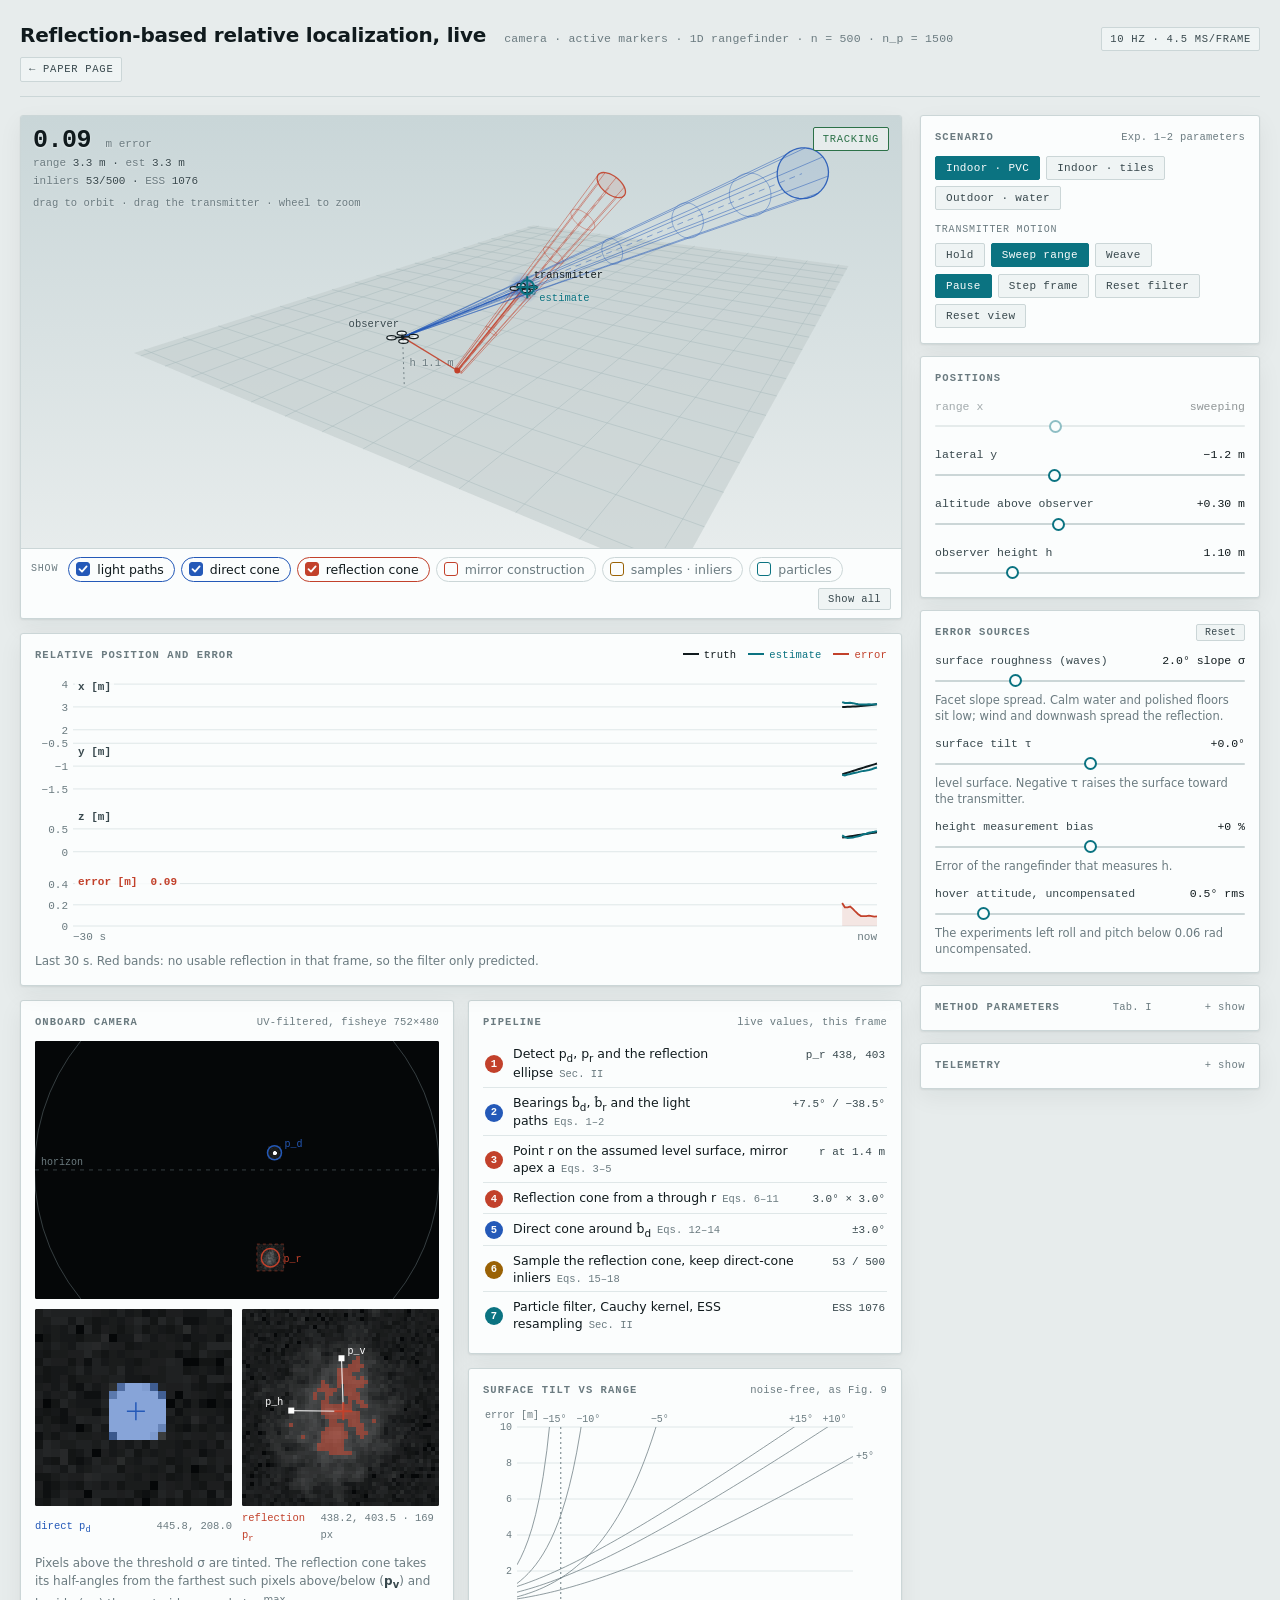
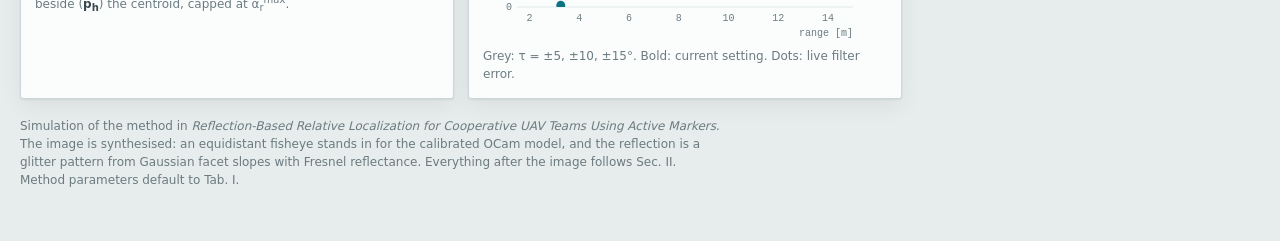
==== commit 41ec7d82: "fix pdf, simulator and side bar" ====
--- a/simulator.html
+++ b/simulator.html
@@ -96,6 +96,9 @@
   .chip b { color: var(--ok); font-weight: 620; }
   a.chip.back { text-decoration: none; }
   a.chip.back:hover { border-color: var(--est); color: var(--ink); }
+  /* Embedded in the paper page, which already has a heading: drop the masthead to give the plots room. */
+  .embedded .mast { display: none; }
+  .embedded .wrap { padding-top: 14px; }
 
   /* ---- console ---- */
   .console { display: grid; grid-template-columns: minmax(0, 1fr) 340px; gap: 18px; align-items: start; }
@@ -103,9 +106,10 @@
   .main { display: flex; flex-direction: column; gap: 14px; min-width: 0; }
 
   .stage {
-    position: relative; background: var(--sky-1); height: clamp(360px, 58vh, 620px);
+    display: flex; flex-direction: column; background: var(--sky-1); height: clamp(380px, 56vh, 620px);
     border: 1px solid var(--line); border-radius: 3px; overflow: hidden; box-shadow: var(--shadow);
   }
+  .viewport { position: relative; flex: 1 1 auto; min-height: 0; }
   #view { display: block; width: 100%; height: 100%; cursor: grab; touch-action: none; }
   #view.dragging { cursor: grabbing; }
   #view.grab-uav { cursor: move; }
@@ -134,28 +138,40 @@
   .stamp.ok { color: var(--ok); }
   .stamp.lost { color: var(--ref); }
 
-  .legend {
-    position: absolute; left: 12px; bottom: 10px; right: 12px; display: flex; flex-wrap: wrap; gap: 4px 14px;
-    font-family: var(--mono); font-size: 10.5px; color: var(--ink-dim); pointer-events: none;
-    text-shadow: 0 1px 2px var(--sky-1);
-  }
-  .legend i { display: inline-block; width: 9px; height: 9px; margin-right: 5px; border-radius: 50%; vertical-align: -1px; }
-  .legend i.sq { border-radius: 1px; }
-  .hint3d {
-    position: absolute; right: 12px; top: 42px; font-family: var(--mono); font-size: 10.5px;
-    color: var(--ink-dim); pointer-events: none; text-align: right; text-shadow: 0 1px 2px var(--sky-1);
-  }
-  @media (max-width: 720px) { .hint3d { display: none; } }
+  /* ---- layer toggles under the 3D view ---- */
+  .layerbar {
+    flex: none; display: flex; flex-wrap: wrap; align-items: center; gap: 6px 6px;
+    padding: 8px 10px; border-top: 1px solid var(--line); background: var(--panel);
+  }
+  .layerbar .lb-h {
+    font-family: var(--mono); font-size: 10px; letter-spacing: .08em; text-transform: uppercase;
+    color: var(--ink-dim); margin-right: 4px;
+  }
+  .layer {
+    display: inline-flex; align-items: center; gap: 7px; font-family: var(--sans); font-size: 12.5px;
+    letter-spacing: 0; padding: 4px 10px 4px 7px; border-radius: 999px; background: var(--panel);
+    color: var(--ink-dim); border: 1px solid var(--line);
+  }
+  .layer .box {
+    width: 14px; height: 14px; border-radius: 3px; border: 1.5px solid var(--c); flex: none;
+    display: inline-flex; align-items: center; justify-content: center;
+  }
+  .layer .box svg { width: 10px; height: 10px; visibility: hidden; }
+  .layer[aria-pressed="true"] { color: var(--ink); border-color: var(--c); background: var(--panel); }
+  .layer[aria-pressed="true"] .box { background: var(--c); }
+  .layer[aria-pressed="true"] .box svg { visibility: visible; }
+  .layer:hover { border-color: var(--c); color: var(--ink); }
+  .layerbar .lb-all { margin-left: auto; font-size: 10.5px; padding: 4px 9px; }
 
   /* ---- cards ---- */
   .instruments {
     display: grid; grid-template-columns: repeat(2, minmax(0, 1fr)); gap: 14px;
-    grid-template-areas: "cam pipe" "cam tilt" "trace trace";
+    grid-template-areas: "trace trace" "cam pipe" "cam tilt";
   }
   #camCard { grid-area: cam; } #pipeCard { grid-area: pipe; } #tiltCard { grid-area: tilt; } #traceCard { grid-area: trace; }
   #tiltCard { display: flex; flex-direction: column; }
   @media (max-width: 760px) {
-    .instruments { grid-template-columns: minmax(0, 1fr); grid-template-areas: "cam" "pipe" "tilt" "trace"; }
+    .instruments { grid-template-columns: minmax(0, 1fr); grid-template-areas: "trace" "cam" "pipe" "tilt"; }
   }
   .rail { display: flex; flex-direction: column; gap: 12px; min-width: 0; }
   .card {
@@ -167,9 +183,24 @@
     text-transform: uppercase; color: var(--ink-dim); margin: 0 0 11px;
     display: flex; justify-content: space-between; align-items: baseline; gap: 10px;
   }
-  .card > h2 .note { text-transform: none; letter-spacing: .02em; font-weight: 400; text-align: right; }
+  .card h2 .note { text-transform: none; letter-spacing: .02em; font-weight: 400; text-align: right; }
   .card p.cap { font-size: 12px; color: var(--ink-dim); line-height: 1.45; margin: 9px 0 0; }
   .card p.cap b { color: var(--ink-2); font-weight: 600; }
+  .card > h2 .key { display: inline-flex; gap: 12px; text-transform: none; letter-spacing: .02em; font-weight: 500; }
+  .card > h2 .key i { display: inline-block; width: 16px; height: 0; border-top: 2.5px solid currentColor; vertical-align: 3px; margin-right: 5px; }
+  /* collapsible cards (advanced method parameters, telemetry) */
+  details.card > summary { list-style: none; cursor: pointer; }
+  details.card > summary::-webkit-details-marker { display: none; }
+  details.card > summary h2 {
+    font-family: var(--mono); font-size: 10.5px; font-weight: 600; letter-spacing: .1em;
+    text-transform: uppercase; color: var(--ink-dim); margin: 0;
+    display: flex; justify-content: space-between; align-items: baseline; gap: 10px;
+  }
+  details.card > summary h2::after { content: "+ show"; font-weight: 400; letter-spacing: .04em; text-transform: none; }
+  details.card[open] > summary h2::after { content: "− hide"; }
+  details.card[open] > summary { margin-bottom: 11px; }
+  details.card > summary:hover h2 { color: var(--ink); }
+  .card > h2 button.mini { font-size: 10px; padding: 2px 8px; text-transform: none; letter-spacing: .02em; }
 
   /* ---- controls ---- */
   .ctl { display: grid; gap: 2px; margin-bottom: 11px; }
@@ -216,23 +247,20 @@
     color: var(--ink-dim); margin: 12px 0 6px;
   }
 
-  /* ---- pipeline list ---- */
+  /* ---- pipeline list (live values per step) ---- */
   .steps { list-style: none; margin: 0; padding: 0; display: grid; gap: 2px; }
-  .steps li { margin: 0; }
   .step {
-    width: 100%; display: grid; grid-template-columns: 12px minmax(0, 1fr) auto; gap: 4px 10px;
-    align-items: baseline; text-align: left; padding: 6px 8px; background: transparent;
-    border: 1px solid transparent; font-family: var(--sans); letter-spacing: 0; color: var(--ink);
-  }
-  .step:hover { background: var(--panel-2); border-color: var(--line); }
-  .step[aria-pressed="true"] { background: transparent; color: var(--ink); border-color: transparent; }
-  .step[aria-pressed="true"]:hover { background: var(--panel-2); border-color: var(--line); }
-  .step .sw { width: 10px; height: 10px; border-radius: 2px; border: 1.5px solid var(--c); align-self: center; }
-  .step[aria-pressed="true"] .sw { background: var(--c); }
+    display: grid; grid-template-columns: 18px minmax(0, 1fr) auto; gap: 4px 10px;
+    align-items: baseline; padding: 5px 2px; margin: 0; border-bottom: 1px solid var(--line-soft);
+  }
+  .step:last-child { border-bottom: 0; }
+  .step .num {
+    width: 18px; height: 18px; border-radius: 50%; background: var(--c); color: var(--panel); align-self: center;
+    font-family: var(--mono); font-size: 10.5px; font-weight: 600; display: inline-flex; align-items: center; justify-content: center;
+  }
   .step .t { font-size: 12.5px; line-height: 1.35; }
   .step .t .eq { font-family: var(--mono); font-size: 10.5px; color: var(--ink-dim); margin-left: 6px; white-space: nowrap; }
   .step .v { font-family: var(--mono); font-size: 11px; color: var(--ink-2); font-variant-numeric: tabular-nums; white-space: nowrap; }
-  .step[aria-pressed="false"] .t, .step[aria-pressed="false"] .v { color: var(--ink-dim); }
 
   /* ---- camera card ---- */
   .camgrid { display: grid; grid-template-columns: minmax(0, 1fr) minmax(0, 1fr); gap: 10px; margin-top: 10px; }
@@ -251,7 +279,7 @@
   .tele .sep { grid-column: 1 / -1; border-top: 1px solid var(--line-soft); margin: 4px 0; }
 
   canvas.chart { display: block; width: 100%; max-width: 100%; }
-  #traces { height: 210px; }
+  #traces { height: 270px; }
   #tilt { flex: 1 1 230px; min-height: 230px; }
 
   details.dev { font-size: 12px; color: var(--ink-2); }
@@ -272,13 +300,14 @@
     <a class="chip back" id="backLink" href="./">&larr; Paper page</a>
   </header>
   <script>
-    // Inside the project page's pop-up the page already has its own close button.
-    if (window.self !== window.top) document.getElementById("backLink").hidden = true;
+    // Inside the project page the back link and the masthead are redundant.
+    if (window.self !== window.top) document.documentElement.classList.add("embedded");
   </script>
 
   <div class="console">
     <div class="main">
       <div class="stage" id="stage">
+        <div class="viewport">
         <canvas id="view" aria-label="3D view of the observer, the transmitter, the reflecting surface and both cones"></canvas>
         <div class="hud">
           <div class="big"><span id="hudErr">0.00</span> <span class="unit">m error</span></div>
@@ -287,12 +316,9 @@
           <div class="lbl hint">drag to orbit · drag the transmitter · wheel to zoom</div>
         </div>
         <div class="stamp ok" id="stamp">tracking</div>
-        <div class="legend">
-          <span><i style="background:var(--dir)"></i>direct cone</span>
-          <span><i style="background:var(--ref)"></i>reflection cone</span>
-          <span><i style="background:var(--inl)"></i>inliers</span>
-          <span><i style="background:var(--est)"></i>particles · estimate</span>
-          <span><i class="sq" style="background:var(--ink)"></i>transmitter (truth)</span>
+        </div>
+        <div class="layerbar" id="layerbar" role="group" aria-label="Show in the 3D view">
+          <span class="lb-h">Show</span>
         </div>
       </div>
 
@@ -315,14 +341,14 @@
         </section>
 
         <section class="card" id="pipeCard">
-          <h2>Pipeline <span class="note">click a step to show or hide it</span></h2>
-          <ul class="steps" id="steps"></ul>
+          <h2>Pipeline <span class="note">live values, this frame</span></h2>
+          <ol class="steps" id="steps"></ol>
         </section>
 
         <section class="card" id="traceCard">
-          <h2>Relative position <span class="note"><span style="color:var(--ink)">— truth</span> · <span style="color:var(--est)">— estimate</span></span></h2>
-          <canvas class="chart" id="traces" aria-label="x, y and z of truth and estimate over the last 30 seconds"></canvas>
-          <p class="cap">Last 30 s. Shaded where the frame gave no usable reflection and the filter only predicted.</p>
+          <h2>Relative position and error <span class="key"><span style="color:var(--ink)"><i></i>truth</span><span style="color:var(--est)"><i></i>estimate</span><span style="color:var(--ref)"><i></i>error</span></span></h2>
+          <canvas class="chart" id="traces" aria-label="x, y and z of truth and estimate, and the position error, over the last 30 seconds"></canvas>
+          <p class="cap">Last 30 s. Red bands: no usable reflection in that frame, so the filter only predicted.</p>
         </section>
 
         <section class="card" id="tiltCard">
@@ -348,7 +374,7 @@
       </section>
 
       <section class="card">
-        <h2>Geometry</h2>
+        <h2>Positions</h2>
         <div class="ctl" id="ctlRange">
           <div class="row"><span class="name">range x</span><span class="val" id="rangeVal"></span></div>
           <input type="range" id="range" min="2" max="15" step="0.1" aria-label="Transmitter range">
@@ -368,9 +394,9 @@
       </section>
 
       <section class="card">
-        <h2>Surface &amp; sensing</h2>
+        <h2>Error sources <button type="button" class="mini" id="errResetBtn">Reset</button></h2>
         <div class="ctl">
-          <div class="row"><span class="name">surface roughness</span><span class="val" id="roughVal"></span></div>
+          <div class="row"><span class="name">surface roughness (waves)</span><span class="val" id="roughVal"></span></div>
           <input type="range" id="rough" min="0" max="8" step="0.1" aria-label="Surface slope standard deviation">
           <div class="hint">Facet slope spread. Calm water and polished floors sit low; wind and downwash spread the reflection.</div>
         </div>
@@ -382,20 +408,17 @@
         <div class="ctl">
           <div class="row"><span class="name">height measurement bias</span><span class="val" id="hbVal"></span></div>
           <input type="range" id="hb" min="-15" max="15" step="1" aria-label="Height measurement bias in percent">
+          <div class="hint">Error of the rangefinder that measures h.</div>
         </div>
         <div class="ctl">
           <div class="row"><span class="name">hover attitude, uncompensated</span><span class="val" id="attVal"></span></div>
           <input type="range" id="att" min="0" max="3.5" step="0.1" aria-label="Standard deviation of uncompensated roll and pitch">
           <div class="hint">The experiments left roll and pitch below 0.06 rad uncompensated.</div>
         </div>
-        <div class="ctl">
-          <div class="row"><span class="name">exposure t<sub>exp</sub></span><span class="val" id="texpVal"></span></div>
-          <input type="range" id="texp" min="1" max="40" step="0.5" aria-label="Exposure time">
-        </div>
       </section>
 
-      <section class="card">
-        <h2>Method <span class="note">Tab. I</span></h2>
+      <details class="card">
+        <summary><h2>Method parameters <span class="note">Tab. I</span></h2></summary>
         <div class="ctl">
           <div class="row"><span class="name">reflection-cone samples n</span><span class="val" id="nVal"></span></div>
           <input type="range" id="n" min="100" max="2000" step="50" aria-label="Samples in the reflection cone">
@@ -421,10 +444,14 @@
           <div class="row"><span class="name">threshold σ</span><span class="val" id="thrVal"></span></div>
           <input type="range" id="thr" min="5" max="120" step="1" aria-label="Pixel threshold">
         </div>
-      </section>
-
-      <section class="card">
-        <h2>Telemetry</h2>
+        <div class="ctl">
+          <div class="row"><span class="name">exposure t<sub>exp</sub></span><span class="val" id="texpVal"></span></div>
+          <input type="range" id="texp" min="1" max="40" step="0.5" aria-label="Exposure time">
+        </div>
+      </details>
+
+      <details class="card">
+        <summary><h2>Telemetry</h2></summary>
         <dl class="tele">
           <dt>truth x y z</dt><dd id="tTruth">–</dd>
           <dt>estimate x y z</dt><dd class="est" id="tEst">–</dd>
@@ -437,17 +464,13 @@
           <dt>frames with a fix</dt><dd id="tFix">–</dd>
           <dt>pipeline time / frame</dt><dd id="tMs">–</dd>
         </dl>
-      </section>
+      </details>
     </div>
   </div>
 
   <p class="foot">
     Simulation of the method in <i>Reflection-Based Relative Localization for Cooperative UAV Teams Using Active Markers</i>.
-    The image is synthesised: an equidistant fisheye stands in for the calibrated OCam model, and the reflection is a glitter
-    pattern from Gaussian facet slopes with Fresnel reflectance. Everything after the image follows Sec. II: blob centroids,
-    ellipse extremes, the two elliptical cones, uniform sampling of the reflection cone, the inlier test against the direct cone,
-    and a constant-velocity particle filter with a Cauchy kernel and ESS-triggered resampling. Method parameters default to
-    Tab. I; scene heights and speeds are illustrative.
+    The image is synthesised: an equidistant fisheye stands in for the calibrated OCam model, and the reflection is a glitter pattern from Gaussian facet slopes with Fresnel reflectance. Everything after the image follows Sec. II. Method parameters default to Tab. I.
   </p>
 </div>
 
@@ -974,7 +997,7 @@
   tau: 0, hb: 0, att: 0.5, center: [7, -1.2, 0.3], motion: "sweep",
   n: 500, np: 1500, ar: 3, ad: 3, xm: 15, zm: 2.5, thr: 30, eq9: "ray",
   run: true, t: 0, T: [7, -1.2, 0.3], roll: 0, pitch: 0, lim: PRESETS.pvc.lim,
-  layers: { detect: true, bearing: true, mirror: true, rcone: true, dcone: true, samples: true, pf: true },
+  layers: { detect: true, bearing: true, mirror: false, rcone: true, dcone: true, samples: false, pf: false },
 };
 
 let rng = makeRng((Date.now() & 0xffffff) | 1);
@@ -1103,7 +1126,7 @@
   for (const s of STEPS) { const el = document.getElementById("sv-" + s.key); if (el) el.textContent = s.v(r); }
 }
 
-/* ---------- pipeline steps (also the 3D layer toggles) ---------- */
+/* ---------- pipeline steps (live readout) ---------- */
 const STEPS = [
   { key: "detect", c: "ref", t: "Detect p<sub>d</sub>, p<sub>r</sub> and the reflection ellipse", eq: "Sec. II",
     v: (r) => (r.det.pr ? `p_r ${r.det.pr[0].toFixed(0)}, ${r.det.pr[1].toFixed(0)}` : "–") },
@@ -1121,22 +1144,51 @@
     v: () => (pf.P ? `ESS ${Math.round(pf.ess || S.np)}` : "–") },
 ];
 function buildSteps() {
-  const ul = $("#steps");
-  ul.innerHTML = "";
-  for (const s of STEPS) {
+  const ol = $("#steps");
+  ol.innerHTML = "";
+  STEPS.forEach((s, i) => {
     const li = document.createElement("li");
+    li.className = "step";
+    li.style.setProperty("--c", `var(--${s.c})`);
+    li.innerHTML = `<span class="num">${i + 1}</span><span class="t">${s.t}<span class="eq">${s.eq}</span></span><span class="v" id="sv-${s.key}">–</span>`;
+    ol.appendChild(li);
+  });
+}
+
+/* ---------- what the 3D view shows ---------- */
+const LAYERS = [
+  { key: "bearing", c: "dir", t: "light paths" },
+  { key: "dcone", c: "dir", t: "direct cone" },
+  { key: "rcone", c: "ref", t: "reflection cone" },
+  { key: "mirror", c: "ref", t: "mirror construction" },
+  { key: "samples", c: "inl", t: "samples · inliers" },
+  { key: "pf", c: "est", t: "particles" },
+];
+const CHECK = '<svg viewBox="0 0 10 10" aria-hidden="true"><path d="M1.5 5.2 4 7.6 8.6 2.4" fill="none" stroke="var(--panel)" stroke-width="1.8" stroke-linecap="round" stroke-linejoin="round"/></svg>';
+function buildLayerBar() {
+  const bar = $("#layerbar");
+  const btns = [];
+  const sync = () => {
+    for (const [b, l] of btns) b.setAttribute("aria-pressed", String(S.layers[l.key]));
+    all.textContent = LAYERS.every((l) => S.layers[l.key]) ? "Default" : "Show all";
+  };
+  for (const l of LAYERS) {
     const b = document.createElement("button");
-    b.className = "step"; b.type = "button";
-    b.style.setProperty("--c", `var(--${s.c})`);
-    b.setAttribute("aria-pressed", String(S.layers[s.key]));
-    b.innerHTML = `<span class="sw"></span><span class="t">${s.t}<span class="eq">${s.eq}</span></span><span class="v" id="sv-${s.key}">–</span>`;
-    b.addEventListener("click", () => {
-      S.layers[s.key] = !S.layers[s.key];
-      b.setAttribute("aria-pressed", String(S.layers[s.key]));
-      dirty.cam = true;
-    });
-    li.appendChild(b); ul.appendChild(li);
-  }
+    b.type = "button"; b.className = "layer";
+    b.style.setProperty("--c", `var(--${l.c})`);
+    b.innerHTML = `<span class="box">${CHECK}</span>${l.t}`;
+    b.addEventListener("click", () => { S.layers[l.key] = !S.layers[l.key]; sync(); });
+    bar.appendChild(b); btns.push([b, l]);
+  }
+  const all = document.createElement("button");
+  all.type = "button"; all.className = "lb-all";
+  all.addEventListener("click", () => {
+    const show = !LAYERS.every((l) => S.layers[l.key]);
+    for (const l of LAYERS) S.layers[l.key] = show || ["bearing", "dcone", "rcone"].includes(l.key);
+    sync();
+  });
+  bar.appendChild(all);
+  sync();
 }
 
 /* =====================================================================
@@ -1322,7 +1374,7 @@
   ctx.restore();
 
   // assumed level surface (dashed) when the real one differs
-  if (S.layers.mirror && (Math.abs(S.tau) > 0.01 || Math.abs(S.hb) > 0.01)) {
+  if (Math.abs(S.tau) > 0.01 || Math.abs(S.hb) > 0.01) {
     ctx.save(); ctx.strokeStyle = TK["ink-2"]; ctx.globalAlpha = 0.7; ctx.lineWidth = 1; ctx.setLineDash([5, 4]);
     poly(ctx, [[u0, w0, -hM], [u1, w0, -hM], [u1, w1, -hM], [u0, w1, -hM]], C, true); ctx.stroke();
     ctx.restore();
@@ -1402,10 +1454,8 @@
   if (hist.length > 1) {
     ctx.save(); ctx.lineWidth = 1.2; ctx.globalAlpha = 0.35; ctx.strokeStyle = TK.ink;
     poly(ctx, hist.slice(-120).map((h) => h.T), C); ctx.stroke();
-    if (S.layers.pf) {
-      ctx.globalAlpha = 0.7; ctx.strokeStyle = TK.est;
-      poly(ctx, hist.slice(-120).filter((h) => h.est).map((h) => h.est), C); ctx.stroke();
-    }
+    ctx.globalAlpha = 0.7; ctx.strokeStyle = TK.est;
+    poly(ctx, hist.slice(-120).filter((h) => h.est).map((h) => h.est), C); ctx.stroke();
     ctx.restore();
   }
 
@@ -1485,7 +1535,17 @@
 function endPtr() { draggingUav = false; orbiting = false; view.classList.remove("dragging"); }
 view.addEventListener("pointerup", endPtr);
 view.addEventListener("pointercancel", endPtr);
+// Embedded in the paper page, the wheel scrolls the page until the 3D view has been clicked
+// (or with Ctrl held), so scrolling past the simulator does not get stuck zooming it.
+const embedded = window.self !== window.top;
+let wheelZoom = !embedded;
+if (embedded) {
+  document.querySelector("#stage .hint").textContent = "drag to orbit · drag the transmitter · click, then wheel to zoom";
+  view.addEventListener("pointerdown", () => { wheelZoom = true; });
+  view.addEventListener("pointerleave", () => { wheelZoom = false; });
+}
 view.addEventListener("wheel", (e) => {
+  if (!wheelZoom && !e.ctrlKey) return;
   e.preventDefault();
   cam.dist = Math.max(2, Math.min(4 * S.xm + 20, cam.dist * Math.exp(e.deltaY * 0.0012)));
 }, { passive: false });
@@ -1620,22 +1680,29 @@
   const cv = $("#traces");
   const [ctx, w, h] = fitCanvas(cv);
   ctx.clearRect(0, 0, w, h);
-  const L = 34, R = 8, top = 4, bottom = 18, gap = 10;
-  const rowH = (h - top - bottom - 2 * gap) / 3;
+  const L = 38, R = 10, top = 4, bottom = 18, gap = 12, rows = 4;
+  const rowH = (h - top - bottom - (rows - 1) * gap) / rows;
   const t1 = S.t, t0 = t1 - 30;
   const X = (t) => L + (w - L - R) * (t - t0) / 30;
-  ctx.font = "10px " + getMono();
-  for (let ax = 0; ax < 3; ax++) {
+  const errOf = (p) => (p.est ? V.len(V.sub(p.est, p.T)) : null);
+  ctx.font = "11px " + getMono();
+  for (let ax = 0; ax < rows; ax++) {
     const y0 = top + ax * (rowH + gap);
+    const isErr = ax === 3;
     let lo = Infinity, hi = -Infinity;
-    for (const p of hist) {
-      lo = Math.min(lo, p.T[ax]); hi = Math.max(hi, p.T[ax]);
-      if (p.est) { lo = Math.min(lo, p.est[ax]); hi = Math.max(hi, p.est[ax]); }
-    }
-    if (!Number.isFinite(lo)) { lo = 0; hi = 1; }
-    const minSpan = ax === 0 ? 2 : 1;
-    if (hi - lo < minSpan) { const m = (hi + lo) / 2; lo = m - minSpan / 2; hi = m + minSpan / 2; }
-    const pad = 0.08 * (hi - lo); lo -= pad; hi += pad;
+    if (isErr) {
+      lo = 0; hi = 0.5;
+      for (const p of hist) { const e = errOf(p); if (e !== null) hi = Math.max(hi, e * 1.1); }
+    } else {
+      for (const p of hist) {
+        lo = Math.min(lo, p.T[ax]); hi = Math.max(hi, p.T[ax]);
+        if (p.est) { lo = Math.min(lo, p.est[ax]); hi = Math.max(hi, p.est[ax]); }
+      }
+      if (!Number.isFinite(lo)) { lo = 0; hi = 1; }
+      const minSpan = ax === 0 ? 2 : 1;
+      if (hi - lo < minSpan) { const m = (hi + lo) / 2; lo = m - minSpan / 2; hi = m + minSpan / 2; }
+      const pad = 0.08 * (hi - lo); lo -= pad; hi += pad;
+    }
     const Y = (v) => y0 + rowH - rowH * (v - lo) / (hi - lo);
     // no-fix bands
     ctx.fillStyle = rgba(TK.ref, 0.1);
@@ -1646,23 +1713,46 @@
     for (const v of niceTicks(lo, hi, 2)) {
       const y = Y(v);
       ctx.beginPath(); ctx.moveTo(L, y); ctx.lineTo(w - R, y); ctx.stroke();
-      ctx.fillText(Math.abs(v) < 1e-9 ? "0" : String(+v.toFixed(1)).replace("-", "−"), L - 5, y + 3);
-    }
-    ctx.textAlign = "left";
-    ctx.fillStyle = TK["ink-2"]; ctx.fillText(["x", "y", "z"][ax] + " [m]", L + 4, y0 + 10);
-    // truth
-    ctx.lineWidth = 1.6; ctx.strokeStyle = TK.ink; ctx.beginPath();
-    hist.forEach((p, i) => { const x = X(p.t), y = Y(p.T[ax]); i ? ctx.lineTo(x, y) : ctx.moveTo(x, y); });
-    ctx.stroke();
-    // estimate
-    ctx.strokeStyle = TK.est; ctx.lineWidth = 1.6; ctx.beginPath();
-    let st = false;
-    for (const p of hist) {
-      if (!p.est) { st = false; continue; }
-      const x = X(p.t), y = Y(p.est[ax]);
-      if (!st) { ctx.moveTo(x, y); st = true; } else ctx.lineTo(x, y);
-    }
-    ctx.stroke();
+      ctx.fillText(Math.abs(v) < 1e-9 ? "0" : String(+v.toFixed(1)).replace("-", "−"), L - 5, y + 4);
+    }
+    if (isErr) {
+      ctx.fillStyle = rgba(TK.ref, 0.12); ctx.strokeStyle = TK.ref; ctx.lineWidth = 1.8;
+      let run = [];
+      const flush = () => {
+        if (run.length > 1) {
+          ctx.beginPath(); ctx.moveTo(run[0][0], Y(0));
+          for (const [x, y] of run) ctx.lineTo(x, y);
+          ctx.lineTo(run[run.length - 1][0], Y(0)); ctx.closePath(); ctx.fill();
+          ctx.beginPath(); run.forEach(([x, y], i) => (i ? ctx.lineTo(x, y) : ctx.moveTo(x, y))); ctx.stroke();
+        }
+        run = [];
+      };
+      for (const p of hist) { const e = errOf(p); if (e === null) flush(); else run.push([X(p.t), Y(e)]); }
+      flush();
+    } else {
+      // truth
+      ctx.lineWidth = 2; ctx.strokeStyle = TK.ink; ctx.beginPath();
+      hist.forEach((p, i) => { const x = X(p.t), y = Y(p.T[ax]); i ? ctx.lineTo(x, y) : ctx.moveTo(x, y); });
+      ctx.stroke();
+      // estimate
+      ctx.strokeStyle = TK.est; ctx.lineWidth = 2; ctx.beginPath();
+      let st = false;
+      for (const p of hist) {
+        if (!p.est) { st = false; continue; }
+        const x = X(p.t), y = Y(p.est[ax]);
+        if (!st) { ctx.moveTo(x, y); st = true; } else ctx.lineTo(x, y);
+      }
+      ctx.stroke();
+    }
+    // row label, with the current value
+    const cur = hist.length ? hist[hist.length - 1] : null;
+    let txt = ["x", "y", "z", "error"][ax] + " [m]";
+    if (cur && isErr && errOf(cur) !== null) txt += `  ${errOf(cur).toFixed(2)}`;
+    ctx.textAlign = "left"; ctx.font = "600 11px " + getMono();
+    const tw = ctx.measureText(txt).width;
+    ctx.fillStyle = rgba(TK.panel, 0.85); ctx.fillRect(L + 2, y0 + 1, tw + 6, 14);
+    ctx.fillStyle = isErr ? TK.ref : TK["ink-2"]; ctx.fillText(txt, L + 5, y0 + 12);
+    ctx.font = "11px " + getMono();
   }
   ctx.fillStyle = TK["ink-dim"]; ctx.textAlign = "left";
   ctx.fillText("−30 s", L, h - 4); ctx.textAlign = "right"; ctx.fillText("now", w - R, h - 4); ctx.textAlign = "left";
@@ -1765,7 +1855,7 @@
   const cap = $("#tiltCap");
   const dsgTxt = TILT_SIGN * S.tau > 0.01
     ? ` At τ = ${sgn(S.tau)}° the estimate diverges near ${f1(S.h / Math.tan(Math.abs(S.tau) * D2R))} m.` : "";
-  cap.textContent = `Grey: τ = ±5, ±10, ±15° at h = ${S.h.toFixed(1)} m. Bold: current setting. Dots: live filter error.${dsgTxt}`;
+  cap.textContent = `Grey: τ = ±5, ±10, ±15°. Bold: current setting. Dots: live filter error.${dsgTxt}`;
 }
 
 /* =====================================================================
@@ -1864,6 +1954,10 @@
   });
   $("#resetBtn").addEventListener("click", () => { pf.reset(); hist = []; liveErr = []; resetStats(); tick(0); });
   $("#viewBtn").addEventListener("click", resetView);
+  $("#errResetBtn").addEventListener("click", () => {
+    Object.assign(S, { rough: PRESETS[S.preset].rough, tau: 0, hb: 0, att: 0.5 });
+    resetStats(); syncSliders(); dirty.charts = true; refreshIfPaused();
+  });
 
   bindSlider("range", () => S.center[0], (v) => (S.center[0] = v), (v) => `${S.motion === "sweep" ? "sweeping" : v.toFixed(1) + " m"}`);
   bindSlider("lat", () => S.center[1], (v) => (S.center[1] = v), (v) => `${sgn(v)} m`);
@@ -1897,7 +1991,15 @@
    Main loop
    ===================================================================== */
 let lastTs = null, acc = 0;
+// The paper page sends {simVisible} so the simulation sleeps while scrolled out of view.
+let onScreen = true;
+window.addEventListener("message", (e) => {
+  if (e.source !== window.parent || !e.data || typeof e.data.simVisible !== "boolean") return;
+  onScreen = e.data.simVisible;
+  lastTs = null;
+});
 function loop(ts) {
+  if (!onScreen) { requestAnimationFrame(loop); return; }
   const now = ts / 1000;
   const dt = lastTs === null ? 0 : Math.min(0.25, now - lastTs);
   lastTs = now;
@@ -1919,6 +2021,7 @@
 new MutationObserver(readTokens).observe(document.documentElement, { attributes: true, attributeFilter: ["data-theme"] });
 window.addEventListener("resize", () => { dirty.all = true; });
 buildSteps();
+buildLayerBar();
 initControls();
 applyPreset("pvc");
 requestAnimationFrame(loop);
